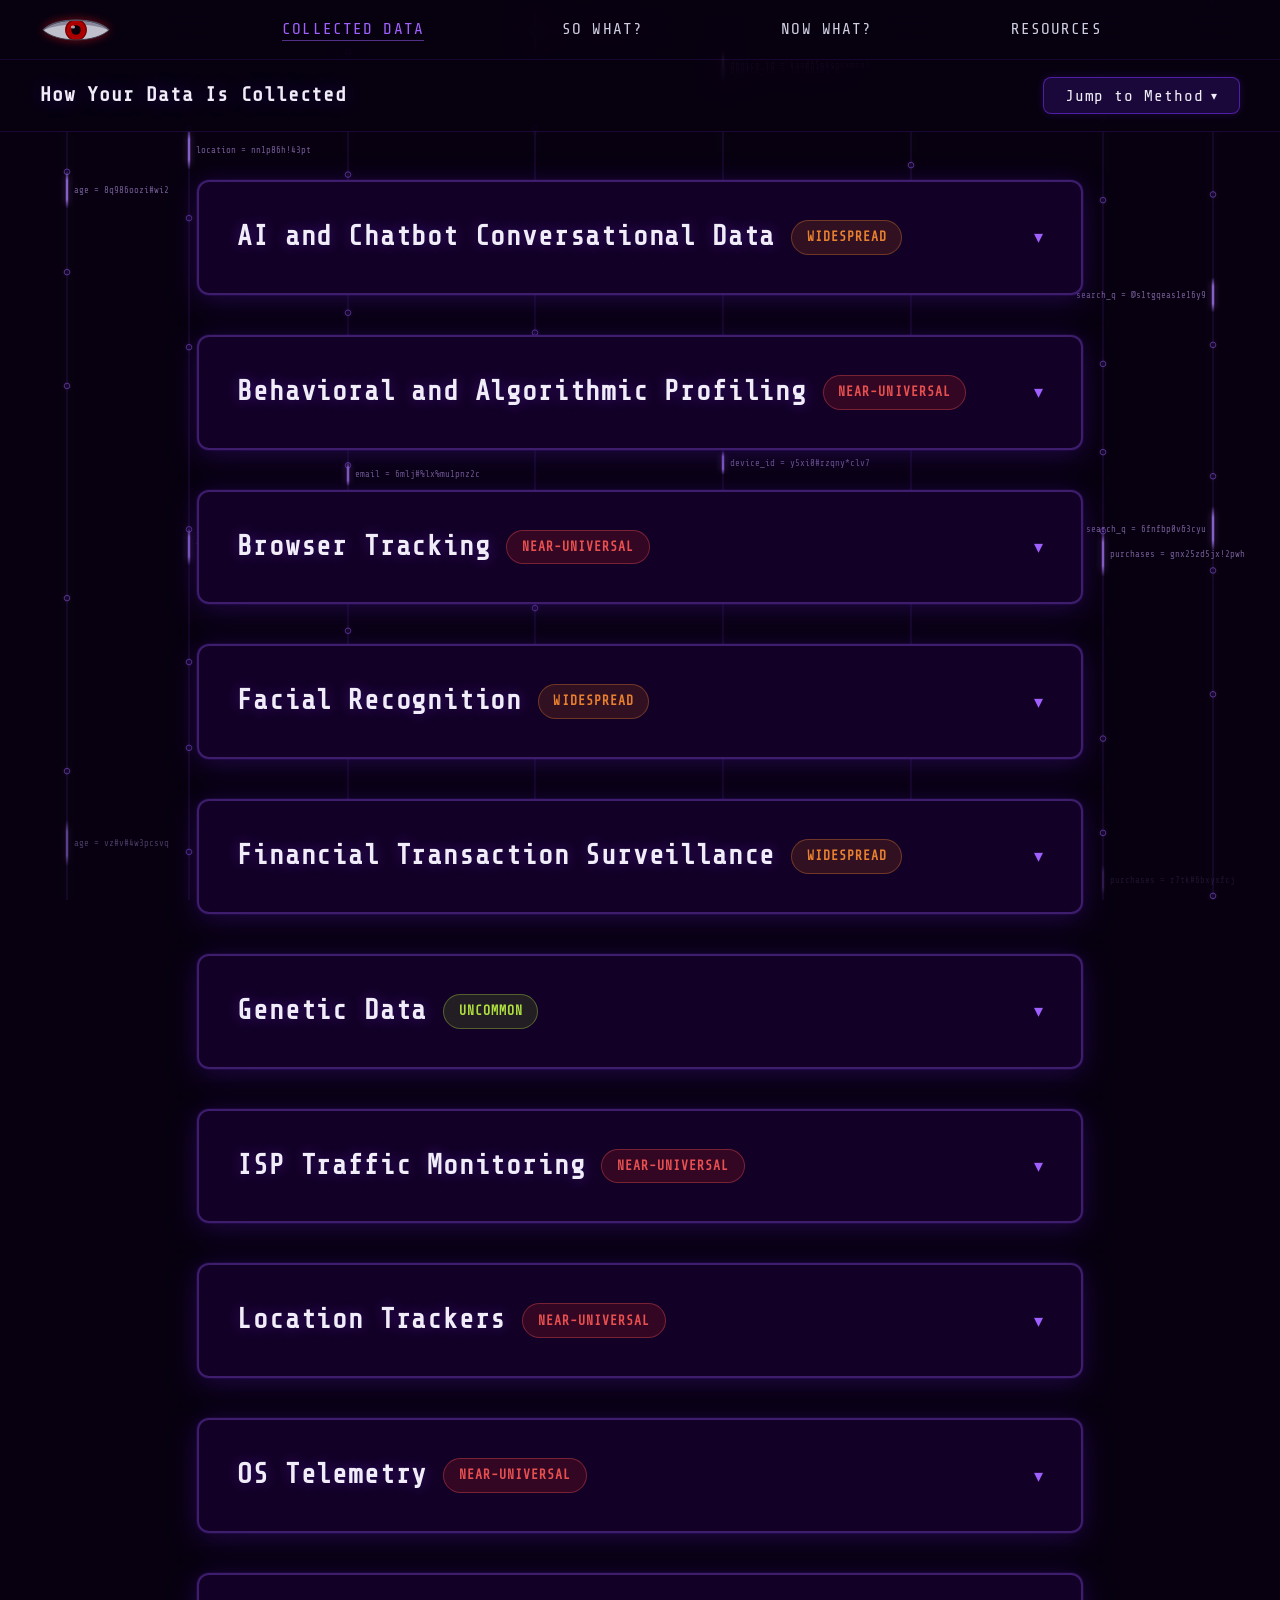
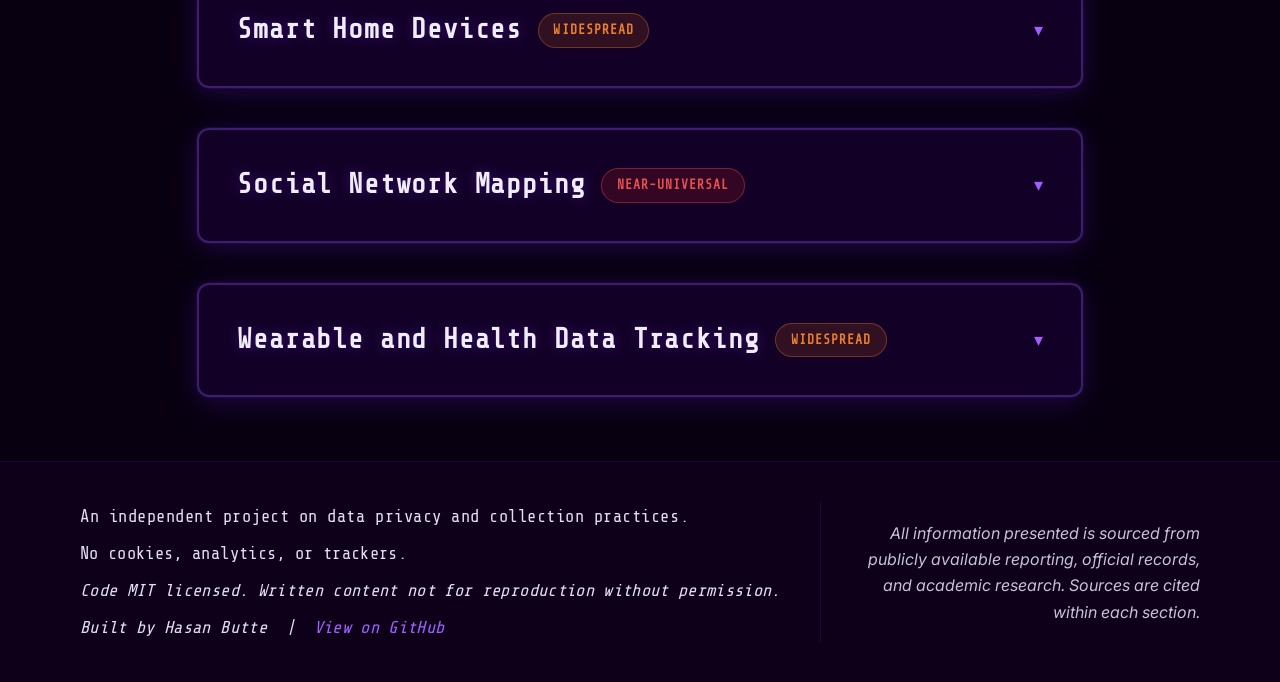
==== pages/collected.html @ a3e05540 "Added Collected Data page and more nodes on the So What? page" ====
<!DOCTYPE html>
<html lang="en">
    <head>
        <meta charset="UTF-8" />
        <meta name="viewport" content="width=device-width, initial-scale=1.0" />
        <title>Collected Data — URData</title>
        <link rel="preconnect" href="https://fonts.googleapis.com" />
        <link rel="preconnect" href="https://fonts.gstatic.com" crossorigin />
        <link href="https://fonts.googleapis.com/css2?family=Share+Tech+Mono&family=Inter:ital,wght@0,300;0,400;0,600;1,300&display=swap" rel="stylesheet" />
        <link rel="stylesheet" href="../assets/css/collected-style.css" />
    </head>
    <body>

        <!-- Animated Wire Background -->
        <canvas id="wire-canvas"></canvas>

        <!-- ================================================
             NAVBAR
             ================================================ -->
        <nav id="navbar">
            <a href="../index.html" id="nav-eye-link" class="nav-eye-link" aria-label="Back to home">
                <svg id="nav-eye-svg" class="eye-svg" viewBox="0 0 120 60" xmlns="http://www.w3.org/2000/svg">
                    <defs>
                        <clipPath id="nav-eye-clip">
                            <path d="M 5,30 C 27,8 93,8 115,30 C 93,52 27,52 5,30 Z" />
                        </clipPath>
                    </defs>
                    <path class="eye-sclera"    d="M 5,30 C 27,8  93,8  115,30 C 93,52 27,52 5,30 Z" />
                    <path class="eye-lid-shade" d="M 5,30 C 27,8  93,8  115,30 C 80,18 40,18 5,30 Z" />
                    <g clip-path="url(#nav-eye-clip)">
                        <circle class="eye-iris"      cx="60" cy="30" r="17" />
                        <circle class="eye-iris-ring" cx="60" cy="30" r="17" />
                        <circle class="eye-iris-mid"  cx="60" cy="30" r="11" />
                        <circle id="nav-pupil"        class="eye-pupil" cx="60" cy="30" r="8" />
                        <ellipse id="nav-highlight"   class="eye-gleam" cx="55" cy="25" rx="3.5" ry="2.5" />
                    </g>
                    <path class="eye-outline"   d="M 5,30 C 27,8  93,8  115,30 C 93,52 27,52 5,30 Z" />
                    <path class="eye-lid-line"  d="M 5,30 C 27,8  93,8  115,30" />
                </svg>
            </a>
            <ul class="nav-links">
                <li data-tooltip="What they know about you might surprise you."><a href="collected.html" class="nav-current">Collected Data</a></li>
                <li data-tooltip="Surveillance doesn't stay digital for long."><a href="so-what.html">So What?</a></li>
                <li data-tooltip="The gap between knowing and doing something about it."><a href="now-what.html">Now What?</a></li>
                <li data-tooltip="Don't take our word for it." class="nav-tip-right"><a href="resources.html">Resources</a></li>
            </ul>
        </nav>

        <!-- ================================================
             FIXED HEADER
             ================================================ -->
        <header id="collected-header">
            <a href="#" class="header-title-link"><h1 class="header-title">How Your Data Is Collected</h1></a>
            <div class="header-right">
                <div class="dropdown-wrap">
                    <button class="dropdown-toggle" id="dropdown-toggle" aria-haspopup="listbox" aria-expanded="false">
                        Jump to Method <span class="dropdown-arrow">▾</span>
                    </button>
                    <ul class="dropdown-menu" id="dropdown-menu" role="listbox">
                        <li><a href="#card-12">AI &amp; Chatbot Data</a></li>
                        <li><a href="#card-4">Algorithms</a></li>
                        <li><a href="#card-7">Web Browsers</a></li>
                        <li><a href="#card-6">Facial Recognition</a></li>
                        <li><a href="#card-5">Financial Transactions</a></li>
                        <li><a href="#card-11">Genetic Data</a></li>
                        <li><a href="#card-9">Internet Providers</a></li>
                        <li><a href="#card-1">Location Trackers</a></li>
                        <li><a href="#card-8">Operating Systems</a></li>
                        <li><a href="#card-2">Smart Devices</a></li>
                        <li><a href="#card-3">Social Networks</a></li>
                        <li><a href="#card-10">Wearable &amp; Health Data</a></li>
                    </ul>
                </div>
            </div>
        </header>

        <!-- ================================================
             MAIN CONTENT
             ================================================ -->
        <main id="collected-main">
            <div class="cards-container">

                <!-- ── CARD 1 ── -->
                <article class="method-card" id="card-12">
                    <button class="card-header-line" type="button" aria-expanded="false">
                        <h2 class="method-name">AI and Chatbot Conversational Data</h2>
                        <span class="commonality-pill widespread">Widespread</span>
                        <span class="card-arrow">▾</span>
                    </button>
                    <div class="card-body">
                        <div class="card-body-inner">
                        <section class="card-section">
                            <h3 class="section-label">Description</h3>
                        <p>AI chatbots are used for tasks ranging from homework help to medical questions to emotional support, and the format invites unusual candor. People type things into a chat window that they might hesitate to say to another person: symptoms they're worried about, relationship problems, unreleased business ideas, or workplace details they're trying to sort through.</p>
                        <p>On many consumer platforms, these conversations are <strong>collected by default and used as training data</strong>, meaning the text is reviewed and fed back into the system to adjust how it responds to future users. This process is separate from ordinary account deletion: conversations flagged for training or safety review can be <strong>retained on backend systems for a defined period even after a user deletes their chat history</strong>. The setting to turn off training is <em>rarely surfaced during account creation</em>, so most users never see it, and it applies regardless of the conversation's content, including work-related material like source code or meeting notes typed into a personal account to get a faster answer.</p>
                        </section>
                        <section class="card-section">
                            <h3 class="section-label">Real-World Example</h3>
                        <p>This is the mechanism described above in practice. OpenAI's own help documentation states that <strong>Free, Plus, and Pro personal accounts have data sharing enabled by default</strong>, and disabling it only affects new conversations going forward. There is also a documented exception: even after a user opts out, submitting feedback on a response can reverse that choice for that specific exchange, since, per OpenAI's own help documentation, "the entire conversation associated with that feedback may be used to train our models" (OpenAI Help Center, 2026).</p>
                        <p>The consequences of this default aren't hypothetical. In 2023, <strong>Samsung banned employees company-wide from using generative AI tools</strong> after engineers uploaded proprietary source code and internal meeting notes into ChatGPT through consumer accounts with training enabled by default. Samsung's internal memo, reported by Bloomberg, cited "growing concerns about security risks presented by generative AI." Once submitted, <strong>the data could not be retrieved or deleted</strong>, showing how a single default setting, left unchanged, turned a routine debugging question into a permanent exposure of internal source code.</p>
                        </section>
                        <section class="card-section">
                            <h3 class="section-label">Sources</h3>
                        <ul class="sources-list">
                            <li><a href="https://help.openai.com/en/articles/8983130-what-if-i-want-to-keep-my-history-on-but-disable-model-training" class="source-link" target="_blank" rel="noopener">OpenAI Help Center — "What if I want to keep my history on but disable model training?"</a></li>
                            <li><a href="https://help.openai.com/en/articles/5722486-how-your-data-is-used-to-improve-model-performance" class="source-link" target="_blank" rel="noopener">OpenAI Help Center — "How your data is used to improve model performance"</a></li>
                            <li><a href="https://www.bloomberg.com/news/articles/2023-05-02/samsung-bans-chatgpt-and-other-generative-ai-use-by-staff-after-leak" class="source-link" target="_blank" rel="noopener">Bloomberg News — "Samsung Bans ChatGPT and Other Generative AI Use by Staff After Leak"</a> (paywalled; corroborating coverage from Forbes, CNBC, and NBC News, all published May 2, 2023)</li>
                        </ul>
                        </section>
                        <section class="card-section">
                            <h3 class="section-label">TL;DR</h3>
                        <p>AI chatbots collect the content of conversations by default on most consumer accounts, and that data can be used to train future versions of the model. Disabling this is possible but not automatic, and even opting out can be reversed by something as small as a feedback click. OpenAI's own documentation confirms both defaults, and a well-documented 2023 incident, where Samsung banned ChatGPT after employees uploaded proprietary code, shows the real-world stakes. Treat anything typed into a chatbot as potentially retained.</p>
                        </section>
                        </div>
                    </div>
                </article>

                <!-- ── CARD 2 ── -->
                <article class="method-card" id="card-4">
                    <button class="card-header-line" type="button" aria-expanded="false">
                        <h2 class="method-name">Behavioral and Algorithmic Profiling</h2>
                        <span class="commonality-pill near-universal">Near-Universal</span>
                        <span class="card-arrow">▾</span>
                    </button>
                    <div class="card-body">
                        <div class="card-body-inner">
                        <section class="card-section">
                            <h3 class="section-label">Description</h3>
                        <p>Nearly every interaction with a digital platform generates a signal that gets logged: what you click, what you skip, how long you pause on a piece of content, what you add to a cart without buying, even how fast you scroll. This process is called <em>behavioral profiling</em>, the practice of using someone's actions on a platform, rather than anything they explicitly typed or stated, to build a model of their interests and tendencies. That model then powers the recommendation algorithm deciding what content, product, or ad appears next.</p>
                        <p>The goal of most of these algorithms is to <strong>maximize engagement</strong>, the amount of time and attention a person spends on the platform. To do that, a system has to identify what reliably provokes a reaction, whether that's curiosity, outrage, or anxiety, since <strong>a strong emotional response predicts continued engagement more reliably than a neutral one does</strong>. The same technique operates across streaming, e-commerce, search, and news platforms alike: <em>behavior in, prediction out</em>.</p>
                        </section>
                        <section class="card-section">
                            <h3 class="section-label">Real-World Example</h3>
                        <p>The Cambridge Analytica case shows this kind of profiling extracted at scale and repurposed for a different use. In 2013, researcher Aleksandr Kogan built a Facebook quiz app, formally called the GSRApp, that collected personality-related responses from roughly 250,000 to 270,000 people who took it. Facebook's data permissions at the time also let the app collect information from those users' friends without their direct knowledge, <strong>reaching an estimated 87 million profiles</strong>. The FTC later brought a complaint describing the operation as built to "harvest personal information from Facebook users for political and commercial targeted advertising purposes" (FTC v. Kogan and Nix, 2019).</p>
                        <p>This data was passed to Cambridge Analytica, a political consulting firm funded by Republican donor Robert Mercer, which said it classified people using a five-trait personality model and matched those scores against U.S. voter records to guide political advertising during the 2016 Cruz and Trump campaigns. <em>Whether this specific targeting method actually worked is disputed, including by Kogan himself</em>, but its regulatory consequences are not: the FTC separately found that Facebook "repeatedly used deceptive disclosures and settings to undermine users' privacy preferences," and <strong>fined the company $5 billion</strong>, while the SEC fined Facebook a further <strong>$100 million</strong> for misleading investors about the risk. Cambridge Analytica shut down within months.</p>
                        </section>
                        <section class="card-section">
                            <h3 class="section-label">Sources</h3>
                        <ul class="sources-list">
                            <li><a href="https://www.ftc.gov/system/files/documents/cases/182_3106_kogan-nix_complaint.pdf" class="source-link" target="_blank" rel="noopener">Federal Trade Commission — Complaint, In the Matter of Aleksandr Kogan and Alexander Nix</a></li>
                            <li><a href="https://www.ftc.gov/news-events/news/press-releases/2019/07/ftc-imposes-5-billion-penalty-sweeping-new-privacy-restrictions-facebook" class="source-link" target="_blank" rel="noopener">Federal Trade Commission — "FTC Imposes $5 Billion Penalty and Sweeping New Privacy Restrictions on Facebook"</a></li>
                            <li><a href="https://www.sec.gov/newsroom/press-releases/2019-140" class="source-link" target="_blank" rel="noopener">U.S. Securities and Exchange Commission — "Facebook to Pay $100 Million for Misleading Investors About the Risks It Faced From Misuse of User Data"</a></li>
                        </ul>
                        </section>
                        <section class="card-section">
                            <h3 class="section-label">TL;DR</h3>
                        <p>Platforms convert everyday actions, clicks, pauses, scroll speed, into a behavioral profile used to predict what keeps someone engaged, often by targeting emotional reactions rather than genuine interest. The Cambridge Analytica case showed this kind of data extracted at scale and repurposed for political targeting, a pattern regulators found involved deceptive practices on multiple sides. Limit exposure by periodically resetting ad and content preferences.</p>
                        </section>
                        </div>
                    </div>
                </article>

                <!-- ── CARD 3 ── -->
                <article class="method-card" id="card-7">
                    <button class="card-header-line" type="button" aria-expanded="false">
                        <h2 class="method-name">Browser Tracking</h2>
                        <span class="commonality-pill near-universal">Near-Universal</span>
                        <span class="card-arrow">▾</span>
                    </button>
                    <div class="card-body">
                        <div class="card-body-inner">
                        <section class="card-section">
                            <h3 class="section-label">Description</h3>
                        <p>When you visit a website, your browser shares information with it in two ways. The first is cookies: small files that a site, or an advertising network operating through it, stores on your device. Cookies let a site recognize you when you come back, and they've been the backbone of cross-site ad tracking for two decades. The second way is less visible. Every time your browser loads a page, it automatically discloses details about itself: your screen resolution, installed fonts, browser version, and timezone, among others. No single detail is unique. But combined, these details form what's called a <em>fingerprint</em>, <strong>specific enough to identify one browser out of billions</strong>.</p>
                        <p>In-app browsers create a related exposure. When you tap a link inside a social media app, the app often doesn't hand the link off to your default browser. Instead, it opens the page in its own built-in browser, one the app controls directly. That built-in browser can run its own code on the page, which means it can, in principle, <strong>observe your taps, text selections, and form inputs</strong>, even on a site the app has nothing to do with. Both fingerprinting and in-app tracking <strong>work regardless of your usual privacy habits</strong>: fingerprinting stores nothing on your device, so there's nothing to clear, and in-app browsing happens by default, with no visible setting to turn it off.</p>
                        </section>
                        <section class="card-section">
                            <h3 class="section-label">Real-World Example</h3>
                        <p>The scale of browser fingerprinting was first demonstrated by the Electronic Frontier Foundation's <em>Panopticlick</em> project. In 2010, EFF collected configuration data from roughly 470,000 browsers that visited its research site and found the overwhelming majority could be uniquely identified using only the technical details browsers routinely share, no cookies required. EFF reported that <strong>84% of the browsers tested had a completely unique fingerprint</strong>, rising to 94% among browsers with Flash or Java installed, and that "only 1% had fingerprints that were seen more than twice" (EFF, 2010). The project was rebranded and relaunched in 2020 as <em>Cover Your Tracks</em>, adding newer techniques like canvas and WebGL fingerprinting to its testing, and the underlying finding has held: <strong>a browser's ordinary configuration is usually enough to track it across the web on its own</strong>.</p>
                        <p>In-app browser tracking was documented independently in 2022, when researcher Felix Krause found that Instagram and Facebook's iOS apps <strong>injected custom JavaScript code into every external website opened inside their built-in browsers</strong>. Krause's tool detected up to 18 added lines of code per page, which he wrote could "monitor all user interactions, like every button and link tapped" on sites the apps themselves didn't operate (Krause, 2022). Meta responded that the code exists to honor users' Apple App Tracking Transparency choices and is used only to aggregate data for advertising and measurement, not to log keystrokes; <em>it did not dispute that the injection itself was occurring</em>.</p>
                        </section>
                        <section class="card-section">
                            <h3 class="section-label">Sources</h3>
                        <ul class="sources-list">
                            <li><a href="https://coveryourtracks.eff.org/static/browser-uniqueness.pdf" class="source-link" target="_blank" rel="noopener">Eckersley, P. — "How Unique Is Your Web Browser?"</a></li>
                            <li><a href="https://www.eff.org/deeplinks/2010/05/every-browser-unique-results-fom-panopticlick" class="source-link" target="_blank" rel="noopener">Electronic Frontier Foundation — "Is Every Browser Unique? Results from the Panopticlick Experiment"</a></li>
                            <li><a href="https://krausefx.com/blog/ios-privacy-instagram-and-facebook-can-track-anything-you-do-on-any-website-in-their-in-app-browser" class="source-link" target="_blank" rel="noopener">Felix Krause — "iOS Privacy: Instagram and Facebook can track anything you do on any website in their in-app browser"</a></li>
                        </ul>
                        </section>
                        <section class="card-section">
                            <h3 class="section-label">TL;DR</h3>
                        <p>Websites track you through cookies, browser fingerprinting, and in-app browser code injection, methods that mostly work without storing anything on your device. EFF's research found the vast majority of browsers are uniquely identifiable from configuration alone, and a 2022 investigation found Instagram and Facebook injecting tracking code into external sites through their in-app browsers. Switching to a privacy-focused browser and opening links in your default browser instead of an app's built-in one are the most effective defenses.</p>
                        </section>
                        </div>
                    </div>
                </article>

                <!-- ── CARD 4 ── -->
                <article class="method-card" id="card-6">
                    <button class="card-header-line" type="button" aria-expanded="false">
                        <h2 class="method-name">Facial Recognition</h2>
                        <span class="commonality-pill widespread">Widespread</span>
                        <span class="card-arrow">▾</span>
                    </button>
                    <div class="card-body">
                        <div class="card-body-inner">
                        <section class="card-section">
                            <h3 class="section-label">Description</h3>
                        <p>Facial recognition works by analyzing the geometry of a face: the distance between the eyes, the shape of the jawline, the contours of the cheekbones. A system captures an image, measures those features, and converts them into a mathematical template called a <em>faceprint</em>, which gets compared against a database of other faces to look for a match. This is deployed more widely than most people realize: retail stores use it to flag suspected shoplifters, airports use it to verify identities, and law enforcement uses it to identify suspects from surveillance footage.</p>
                        <p>Some of these databases are built by scraping billions of photos already posted publicly online, without the knowledge or consent of the people pictured in them, meaning a face from an old social media post or a friend's photo can end up indexed without anyone involved having agreed to it. This makes facial recognition data fundamentally different from most other personal information: a password can be reset and a credit card can be cancelled, but <strong>a faceprint is a permanent identifier tied to your biology</strong>, and once it's created and stored, <strong>a breach or misuse of it can't be undone</strong>.</p>
                        </section>
                        <section class="card-section">
                            <h3 class="section-label">Real-World Example</h3>
                        <p>Two cases show what happens when facial recognition goes wrong in different settings. From 2012 to 2020, Rite Aid deployed facial recognition in hundreds of stores to flag customers it believed were likely shoplifters, comparing live camera footage against a "persons of interest" watchlist built from security footage, driver's licenses, and criminal background data. The system generated <strong>thousands of false positive matches</strong>, and employees acting on those alerts followed, searched, and in some cases publicly accused customers who had done nothing wrong. The FTC found the errors <strong>fell disproportionately on stores in predominantly Black and Asian communities</strong>, called Rite Aid's practice "reckless," and in December 2023 <strong>banned the company from using facial recognition for five years</strong>, ordering it to delete the images, data, and algorithms it had built (FTC, 2023).</p>
                        <p>The second case involves Clearview AI, which built one of the largest known facial recognition databases by <strong>scraping over 30 billion photos</strong> from social media and other public web pages without consent, then sold access to it primarily to law enforcement agencies. Regulators in France, Italy, Greece, and the Netherlands each found Clearview in violation of European privacy law and fined the company, together <strong>totaling roughly €100 million</strong>; Australia's privacy regulator separately found violations and ordered data deleted without imposing a fine, and a UK fine was later overturned on jurisdictional grounds. In the U.S., a 2025 class-action settlement resolved claims that the company violated Illinois' biometric privacy law, granting the class <em>a 23% equity stake in Clearview</em> valued at roughly $51.75 million rather than a cash payout, since the company lacked the funds to pay one directly. Clearview continues to operate.</p>
                        </section>
                        <section class="card-section">
                            <h3 class="section-label">Sources</h3>
                        <ul class="sources-list">
                            <li><a href="https://www.ftc.gov/news-events/news/press-releases/2023/12/rite-aid-banned-using-ai-facial-recognition-after-ftc-says-retailer-deployed-technology-without" class="source-link" target="_blank" rel="noopener">Federal Trade Commission — "Rite Aid Banned from Using AI Facial Recognition After FTC Says Retailer Deployed Technology without Reasonable Safeguards"</a></li>
                            <li><a href="https://www.cnn.com/2023/12/20/tech/rite-aid-ai-ftc-settlement" class="source-link" target="_blank" rel="noopener">CNN Business — "Rite Aid's 'reckless' use of facial recognition got it banned"</a></li>
                            <li><a href="https://techcrunch.com/2024/09/03/clearview-ai-hit-with-its-largest-gdpr-fine-yet-as-dutch-regulator-considers-holding-execs-personally-liable/" class="source-link" target="_blank" rel="noopener">TechCrunch — "Clearview AI hit with its largest GDPR fine yet as Dutch regulator considers holding execs personally liable"</a></li>
                            <li><a href="https://www.regulatoryoversight.com/2025/04/51-75m-settlement-in-clearview-ai-biometric-privacy-litigation-illustrates-creative-resolution-for-startups-facing-parallel-litigation-and-enforcement-action/" class="source-link" target="_blank" rel="noopener">Regulatory Oversight (Troutman Pepper Locke) — "$51.75M Settlement in Clearview AI Biometric Privacy Litigation Illustrates Creative Resolution for Startups Facing Parallel Litigation and Enforcement Action"</a></li>
                        </ul>
                        </section>
                        <section class="card-section">
                            <h3 class="section-label">TL;DR</h3>
                        <p>Facial recognition identifies you by converting your facial features into a mathematical faceprint, then matching it against a database, and it's used in retail, airports, and law enforcement. Rite Aid used it for years with thousands of false positives that disproportionately hit Black and Asian customers, leading to a five-year FTC ban, while Clearview AI built a facial database by scraping over 30 billion photos and was fined across Europe and sued in the U.S. Unlike a password, your face can't be reset if that data is misused.</p>
                        </section>
                        </div>
                    </div>
                </article>

                <!-- ── CARD 5 ── -->
                <article class="method-card" id="card-5">
                    <button class="card-header-line" type="button" aria-expanded="false">
                        <h2 class="method-name">Financial Transaction Surveillance</h2>
                        <span class="commonality-pill widespread">Widespread</span>
                        <span class="card-arrow">▾</span>
                    </button>
                    <div class="card-body">
                        <div class="card-body-inner">
                        <section class="card-section">
                            <h3 class="section-label">Description</h3>
                        <p>Every card swipe, app payment, or online purchase creates a record, and that record includes more than the amount spent: where you were, what time, what you bought, and how often you return to that location. Over months and years, this builds <strong>an extraordinarily detailed picture of a person's life</strong>, income level, health habits, political donations, daily routine, and personal relationships. The companies that process payments, banks, card networks, and payment apps, have access to all of it, and some have <strong>sold aggregated purchase data to advertisers, analytics firms, and insurers</strong> assessing risk.</p>
                        <p>Peer-to-peer payment apps add a further layer, since some collect not just transaction data but a user's social connections, and a few have historically made <strong>transactions visible by default</strong>, meaning who paid whom, when, and the note attached to the payment could be seen by anyone. Budgeting apps that request bank login credentials get read access to a person's <em>complete transaction history</em>, often routing that data through third-party services. Credit bureaus separately compile profiles from credit applications, payment history, and public records, and in some cases sell that data as well.</p>
                        </section>
                        <section class="card-section">
                            <h3 class="section-label">Real-World Example</h3>
                        <p>In September 2017, Equifax, one of the three major U.S. credit reporting agencies, disclosed a data breach that <strong>exposed the personal information of approximately 147 million people</strong>, about 40% of the U.S. population, including names, Social Security numbers, birth dates, addresses, and in some cases driver's license and credit card numbers. The breach traced back to a known vulnerability in Equifax's web application software; <strong>a patch had been publicly available for months, but the company never applied it</strong>, and attackers moved through its network for 76 days before the intrusion was discovered. Equifax settled with the FTC, the CFPB, and U.S. states for <strong>up to $700 million</strong>, including a $425 million consumer fund and a $100 million civil penalty (FTC, 2019).</p>
                        <p>On the payment app side, in 2018 Berlin-based researcher Hang Do Thi Duc analyzed all <strong>207,984,218 public Venmo transactions</strong> from 2017, made accessible because <em>Venmo's default setting was public</em>. She was able to view names, transaction dates, and payment notes for millions of users who had never changed that setting, revealing details like rent payments, roommate arrangements, and one user's apparent drug sales. The FTC separately found that Venmo had misled consumers about how much control they had over the privacy of their transactions, and required the company to change its practices as part of a 2018 settlement (FTC, 2018).</p>
                        </section>
                        <section class="card-section">
                            <h3 class="section-label">Sources</h3>
                        <ul class="sources-list">
                            <li><a href="https://www.ftc.gov/enforcement/refunds/equifax-data-breach-settlement" class="source-link" target="_blank" rel="noopener">Federal Trade Commission — "Equifax Data Breach Settlement"</a></li>
                            <li><a href="https://www.ftc.gov/news-events/news/press-releases/2019/07/equifax-pay-575-million-part-settlement-ftc-cfpb-states-related-2017-data-breach" class="source-link" target="_blank" rel="noopener">Federal Trade Commission — "Equifax to Pay $575 Million as Part of Settlement with FTC, CFPB, and States Related to 2017 Data Breach"</a></li>
                            <li><a href="https://www.ftc.gov/news-events/news/press-releases/2018/02/paypal-settles-ftc-charges-venmo-failed-disclose-information-consumers-about-ability-transfer-funds" class="source-link" target="_blank" rel="noopener">Federal Trade Commission — "PayPal Settles FTC Charges that Venmo Failed to Disclose Information to Consumers About the Ability to Transfer Funds and Privacy Settings; Violated Gramm-Leach-Bliley Act"</a></li>
                            <li><a href="https://publicbydefault.fyi/" class="source-link" target="_blank" rel="noopener">Do Thi Duc, H. — "Public By Default"</a></li>
                        </ul>
                        </section>
                        <section class="card-section">
                            <h3 class="section-label">TL;DR</h3>
                        <p>Every swipe, transfer, or online payment creates a detailed record of where you go, what you buy, and who you're connected to, one that payment processors, banks, and credit bureaus can access and, in some cases, sell. Equifax's 2017 breach exposed 147 million people's data after the company left a known vulnerability unpatched for months, and a researcher's 2018 analysis of Venmo's public-by-default transactions showed how easily that same kind of data can be exposed to anyone. Limit exposure by being deliberate about which financial tools get access to your accounts.</p>
                        </section>
                        </div>
                    </div>
                </article>

                <!-- ── CARD 6 ── -->
                <article class="method-card" id="card-11">
                    <button class="card-header-line" type="button" aria-expanded="false">
                        <h2 class="method-name">Genetic Data</h2>
                        <span class="commonality-pill uncommon">Uncommon</span>
                        <span class="card-arrow">▾</span>
                    </button>
                    <div class="card-body">
                        <div class="card-body-inner">
                        <section class="card-section">
                            <h3 class="section-label">Description</h3>
                        <p>Direct-to-consumer genetic testing works by having a person spit into a tube and mail it to a company, which analyzes the sample and returns a report on ancestry, ethnic background, and predisposition to certain health conditions. What often goes unconsidered is what happens to the data afterward. A company handling this kind of test holds two things: the physical saliva sample and the digital genetic profile derived from it, both of which are <strong>stored indefinitely</strong> by the company and, depending on the terms of service, can be <strong>shared with research partners, pharmaceutical companies, or, in some cases, law enforcement</strong>.</p>
                        <p><strong>DNA is the most permanent form of personal information that exists</strong>; a password or an address can be changed, a genetic code cannot. It also isn't only information about the person who submitted it. Because relatives share overlapping DNA, one person's sample can reveal inherited health risks, family relationships, and ethnic background for parents, siblings, children, and more distant relatives who never submitted anything themselves. Research on genetic databases has found that even a database covering a small fraction of a population can return a third-cousin-level match for most people of a given ancestry, and law enforcement has used this same technique, known as <em>forensic genealogy</em>, to match crime-scene DNA against <strong>the relatives of a suspect who never took a test at all</strong>.</p>
                        </section>
                        <section class="card-section">
                            <h3 class="section-label">Real-World Example</h3>
                        <p>In March 2025, 23andMe filed for Chapter 11 bankruptcy. The company had been valued at roughly $6 billion when it went public in 2021, but its stock had fallen more than 95% by the time it filed. The bankruptcy <strong>put the genetic data of over 15 million customers up for sale as a company asset</strong>, prompting a bipartisan coalition of 28 state attorneys general to sue in an attempt to block any sale made without individual consumer consent, arguing that DNA is fundamentally different from ordinary business property. California's Attorney General separately issued a public advisory urging consumers to delete their data and request destruction of their saliva samples.</p>
                        <p>The bankruptcy followed a 2023 data breach in which hackers accessed the profiles of approximately 6.9 million users through a technique called <em>credential stuffing</em>, then exploited a feature that shares data among genetic relatives to reach millions more accounts than the ones initially compromised. Multiple lawsuits allege that 23andMe <strong>knew, but did not initially disclose, that some of the stolen data had been compiled into lists specifically targeting people of Ashkenazi Jewish and Chinese heritage</strong> and sold on the dark web. Biotech company Regeneron Pharmaceuticals initially placed the winning bid for 23andMe's assets at $256 million, but TTAM Research Institute, a nonprofit founded by 23andMe co-founder Anne Wojcicki, ultimately won the sale for $305 million. Because 23andMe's privacy policy allows itself to be changed at any time, a new owner can modify it, and <strong>neither HIPAA nor the Genetic Information Nondiscrimination Act covers</strong> a direct-to-consumer testing company or life, disability, and long-term care insurers.</p>
                        </section>
                        <section class="card-section">
                            <h3 class="section-label">Sources</h3>
                        <ul class="sources-list">
                            <li><a href="https://www.npr.org/2025/03/24/nx-s1-5338622/23andme-bankruptcy-genetic-data-privacy" class="source-link" target="_blank" rel="noopener">NPR — "23andMe is filing for bankruptcy. Here's what it means for your genetic data"</a></li>
                            <li><a href="https://www.npr.org/2025/06/30/nx-s1-5451398/23andme-sale-approved-dna-data" class="source-link" target="_blank" rel="noopener">NPR — "Judge OKs sale of 23andMe — and its trove of DNA data — to a nonprofit"</a></li>
                            <li><a href="https://www.engadget.com/lawsuit-says-23andme-hackers-targeted-users-with-chinese-and-ashkenazi-jewish-heritage-132423486.html" class="source-link" target="_blank" rel="noopener">Engadget — "Lawsuit says 23andMe hackers targeted users with Chinese and Ashkenazi Jewish heritage"</a></li>
                            <li><a href="https://doi.org/10.1126/science.aau4832" class="source-link" target="_blank" rel="noopener">Erlich, Shor, Pe'er, &amp; Carmi — "Identity inference of genomic data using long-range familial searches" (<em>Science</em>, 2018)</a></li>
                        </ul>
                        </section>
                        <section class="card-section">
                            <h3 class="section-label">TL;DR</h3>
                        <p>Genetic testing companies hold both your physical saliva sample and your digital DNA profile, and because relatives share DNA, one person's test exposes information about parents, siblings, and children who never took a test themselves. 23andMe's 2025 bankruptcy put 15 million people's genetic data up for sale, following a 2023 breach that exposed 6.9 million profiles and specifically targeted people of Ashkenazi Jewish and Chinese heritage. Unlike a password, DNA can't be changed, and existing law doesn't fully cover it, HIPAA doesn't apply to these companies, and genetic-discrimination protections stop short of life and disability insurance.</p>
                        </section>
                        </div>
                    </div>
                </article>

                <!-- ── CARD 7 ── -->
                <article class="method-card" id="card-9">
                    <button class="card-header-line" type="button" aria-expanded="false">
                        <h2 class="method-name">ISP Traffic Monitoring</h2>
                        <span class="commonality-pill near-universal">Near-Universal</span>
                        <span class="card-arrow">▾</span>
                    </button>
                    <div class="card-body">
                        <div class="card-body-inner">
                        <section class="card-section">
                            <h3 class="section-label">Description</h3>
                        <p>Your Internet Service Provider, or ISP, sits at a unique point in your digital life: <strong>every piece of data you send or receive online passes through its infrastructure</strong>. That means your ISP can see which websites you visit, when, for how long, and how much data you transfer. Encryption through HTTPS protects the content of what you do on a site, but it <em>doesn't hide which domain you connected to</em>, so an ISP still knows if you visited a medical site, a political forum, or a dating app, even if it can't see the specific pages.</p>
                        <p>ISPs have historically made their money by selling access to the internet itself, but the data flowing through their networks has become a product of its own. In the United States, rules that would have required ISPs to get permission before selling browsing data were repealed in 2017, and since then, providers have been <strong>legally free to collect browsing history, app usage, and location data and sell it to marketers and other companies without consent</strong>. What makes this different from tracking by an individual website or app is scope: a website only sees activity on that site, but an ISP sees all traffic across every website, app, and device connected through it. <strong>No single platform has a broader view of a person's online activity than the network it runs through.</strong></p>
                        </section>
                        <section class="card-section">
                            <h3 class="section-label">Real-World Example</h3>
                        <p>In March 2017, Congress voted to repeal broadband privacy rules the FCC had adopted under the Obama administration. The rules, which had not yet gone into effect, would have required ISPs to get opt-in consent before collecting and selling sensitive data including browsing history, app usage, location, and financial and health information. <strong>The House passed the repeal 215 to 205 and the Senate 50 to 48</strong>, both largely along party lines, and President Trump signed it into law in April 2017.</p>
                        <p>The repeal did more than remove one set of rules. Because it was enacted through the Congressional Review Act, <strong>the FCC is now barred from issuing a substantially similar rule in the future</strong>, and a separate court ruling had already stripped the FTC of authority to regulate ISPs as common carriers. Neither agency currently has clear jurisdiction to write privacy rules for internet providers. Before the repeal, ISPs had already shown a willingness to monetize network access: the FCC <strong>fined Verizon $1.35 million</strong> in 2016 for inserting undeletable tracking headers, known as <em>supercookies</em>, into customer traffic without adequate disclosure, and AT&amp;T <strong>charged its GigaPower fiber customers roughly $29 more a month</strong> if they declined to let the company track their browsing for targeted ads, a program it ended in 2016 after regulatory scrutiny. Separately, AT&amp;T, Sprint, and T-Mobile all confirmed installing diagnostic software called <em>Carrier IQ</em> on phones, which was found capable of logging user activity without a clear way for customers to opt out.</p>
                        </section>
                        <section class="card-section">
                            <h3 class="section-label">Sources</h3>
                        <ul class="sources-list">
                            <li><a href="https://www.kelleydrye.com/viewpoints/blogs/ad-law-access/congress-repeals-fcc-2016-privacy-order-via-congressional-review-act" class="source-link" target="_blank" rel="noopener">Kelley Drye &amp; Warren LLP — "Congress Repeals FCC 2016 Privacy Order via Congressional Review Act"</a></li>
                            <li><a href="https://www.lexology.com/library/detail.aspx?g=49286701-4bfe-4117-ba00-a7fa369c6688" class="source-link" target="_blank" rel="noopener">Lexology — "Super settlement for 'Supercookie' privacy law violation which tracked +100 million cell users!"</a></li>
                            <li><a href="https://fortune.com/2016/09/30/att-internet-fees-privacy" class="source-link" target="_blank" rel="noopener">Fortune — "Here's Why AT&amp;T Internet Customers Won't Pay Extra for Privacy Anymore"</a></li>
                            <li><a href="https://techcrunch.com/2011/12/16/att-sprint-samsung-and-htc-weigh-in-on-their-use-of-carrier-iq" class="source-link" target="_blank" rel="noopener">TechCrunch — "AT&amp;T, Sprint, Samsung, And HTC Weigh In On Their Use Of Carrier IQ"</a></li>
                        </ul>
                        </section>
                        <section class="card-section">
                            <h3 class="section-label">TL;DR</h3>
                        <p>Your ISP sees every website you visit, even encrypted ones, since encryption hides content but not the domain you connect to. In 2017, Congress repealed rules that would have required ISPs to get consent before selling that data, and a legal quirk now leaves neither the FCC nor FTC with clear authority to regulate ISP privacy. Verizon was fined for undeletable tracking cookies, and AT&amp;T charged customers extra to opt out of tracking.</p>
                        </section>
                        </div>
                    </div>
                </article>

                <!-- ── CARD 8 ── -->
                <article class="method-card" id="card-1">
                    <button class="card-header-line" type="button" aria-expanded="false">
                        <h2 class="method-name">Location Trackers</h2>
                        <span class="commonality-pill near-universal">Near-Universal</span>
                        <span class="card-arrow">▾</span>
                    </button>
                    <div class="card-body">
                        <div class="card-body-inner">
                        <section class="card-section">
                            <h3 class="section-label">Description</h3>
                        <p>Every time you drive past a traffic light, a streetlight, or a parked trailer on the side of the road, there's a growing chance a camera is capturing an image of your vehicle. These systems are called <em>Automated License Plate Readers</em>, or ALPRs: high-speed cameras connected to computers that record a license plate along with the exact location, date, and time it was seen. Some systems also photograph the vehicle itself, and in certain cases, the driver and passengers inside.</p>
                        <p>That data doesn't disappear after capture. It's uploaded to a central database, often run by a private company, where it can be stored for months or years. Law enforcement agencies can search these databases for any plate, and <strong>in most states no warrant is required</strong>. Private companies collect plate data too, through cameras mounted on tow trucks, repossession vehicles, and contracted personal vehicles, and that data <strong>can be sold to insurers and private investigators</strong>. Modern vehicles add a second layer: many newer cars have built-in <em>telematics</em> systems that record driving speed, braking habits, distance traveled, and location, and some manufacturers share this data with insurance companies, often without the driver's awareness.</p>
                        </section>
                        <section class="card-section">
                            <h3 class="section-label">Real-World Example</h3>
                        <p>Flock Safety is one of the largest ALPR providers in the United States, operating in thousands of communities and reporting billions of vehicle scans processed monthly. In a year-end review, the Electronic Frontier Foundation reported that it had obtained records of <strong>more than 12 million searches logged by over 3,900 law enforcement agencies</strong> between December 2024 and October 2025. Among those records, EFF documented searches connected to political demonstrations, including the 50501, Hands Off, and No Kings protests, and identified <strong>more than 80 agencies that used language referencing Romani ethnicity</strong> in search justifications. EFF also reported a case in which a Texas sheriff's office searched the network for <strong>a woman it said had self-administered an abortion</strong>. In San Jose, California, EFF and the ACLU of Northern California filed a lawsuit stating that the city's police department database had been <strong>searched nearly 4 million times over one year</strong> by agencies across the state.</p>
                        <p>Separately, an audit by the Illinois Secretary of State found that <strong>U.S. Customs and Border Protection had accessed Illinois license plate data</strong> through Flock's system, which the state's office said violated Illinois privacy law; Flock subsequently paused similar federal access programs nationwide. In California, the Mountain View Police Department disclosed that a setting enabling out-of-state and statewide access to its camera data had been active without the department's knowledge or approval; the city's own statement described this as "a system failure on Flock Safety's part." Mountain View disabled its cameras and later voted to terminate its contract with the company. A class-action complaint filed in February 2026 alleges that out-of-state agencies searched the San Francisco Police Department's Flock database <strong>more than 1.6 million times</strong> over roughly seven months. In response to this and similar findings, <strong>dozens of cities and counties across the country have canceled or declined to renew ALPR contracts</strong>.</p>
                        </section>
                        <section class="card-section">
                            <h3 class="section-label">Sources</h3>
                        <ul class="sources-list">
                            <li><a href="https://www.eff.org/deeplinks/2025/12/effs-investigations-expose-flock-safetys-surveillance-abuses-2025-review" class="source-link" target="_blank" rel="noopener">Electronic Frontier Foundation — "EFF's Investigations Expose Flock Safety's Surveillance Abuses: 2025 in Review"</a></li>
                            <li><a href="https://www.eff.org/deeplinks/2025/11/license-plate-surveillance-logs-reveal-racist-policing-against-romani-people" class="source-link" target="_blank" rel="noopener">Electronic Frontier Foundation — "License Plate Surveillance Logs Reveal Racist Policing Against Romani People"</a></li>
                            <li><a href="https://www.mountainview.gov/Home/Components/News/News/1203/284" class="source-link" target="_blank" rel="noopener">City of Mountain View — City Statement</a></li>
                            <li><a href="https://www.brennancenter.org/our-work/research-reports/automatic-license-plate-readers-legal-status-and-policy-recommendations" class="source-link" target="_blank" rel="noopener">Brennan Center for Justice — "Automatic License Plate Readers: Legal Status and Policy Recommendations"</a></li>
                        </ul>
                        </section>
                        <section class="card-section">
                            <h3 class="section-label">TL;DR</h3>
                        <p>ALPR cameras automatically record vehicle plates, locations, and timestamps as you drive, and many newer cars separately track driving data through built-in telematics. Investigations in 2025 and 2026 found that one major ALPR network had been searched in connection with protests, ethnicity-based queries, and reproductive healthcare cases, and that some cities' data had been accessed by outside agencies without their knowledge. In response, a number of cities have canceled or declined to renew their contracts.</p>
                        </section>
                        </div>
                    </div>
                </article>

                <!-- ── CARD 9 ── -->
                <article class="method-card" id="card-8">
                    <button class="card-header-line" type="button" aria-expanded="false">
                        <h2 class="method-name">OS Telemetry</h2>
                        <span class="commonality-pill near-universal">Near-Universal</span>
                        <span class="card-arrow">▾</span>
                    </button>
                    <div class="card-body">
                        <div class="card-body-inner">
                        <section class="card-section">
                            <h3 class="section-label">Description</h3>
                        <p>An operating system is the software that runs a computer, and modern operating systems routinely send data about the device and how it's used back to the company that makes them, a practice called <em>telemetry</em>. This happens across most major desktop operating systems, though the amount collected and how much control a user has over it varies significantly between them.</p>
                        <p>This kind of telemetry is typically split into two tiers: a baseline of device and diagnostic data the manufacturer says is necessary to keep the system secure and working, and a broader, more detailed tier covering things like app usage, browsing activity, and performance metrics. The baseline tier <strong>usually can't be turned off entirely on consumer editions</strong> of an operating system; only business or education-focused editions typically give administrators a way to disable it. Even at the baseline level, data like when applications are launched, how long a device stays running, and network activity patterns <strong>can be specific enough, combined together, to function like an identifier</strong>, regardless of whether the manufacturer describes the data as anonymized.</p>
                        </section>
                        <section class="card-section">
                            <h3 class="section-label">Real-World Example</h3>
                        <p>Microsoft's implementation in Windows is the most extensively documented case of OS telemetry. Windows splits data collection into a "Required" tier, covering device configuration, hardware details, OS version, installed applications, and error reports, and an "Optional" tier that can include app usage statistics, browsing history in Microsoft's own browser, and typing and inking samples. Optional data is off by default on current versions, but <strong>Required data cannot be fully disabled on Windows Home or Pro</strong>; only Enterprise and Education editions let administrators turn it off entirely.</p>
                        <p>Regulators raised concerns early. In July 2016, France's data protection authority, CNIL, issued Microsoft a formal notice finding that Windows 10 <strong>collected data beyond what was needed to run the system, tracked browsing for advertising without consent</strong>, and had inadequate security protections; CNIL closed the case in 2017 after Microsoft reduced the data collected at its baseline tier and made other changes. Dutch authorities raised similar concerns around the same period, finding that Windows 10's telemetry disclosures did not give users a way to give informed consent. Microsoft later introduced a <em>Diagnostic Data Viewer</em> tool so users could review what was being sent, though <em>the tool only shows data available while it's actively running rather than a complete history</em>. Independent developers have also built third-party tools to give users more granular control than Microsoft's built-in settings allow, though using them can interfere with Windows services that rely on the telemetry pipeline to function.</p>
                        </section>
                        <section class="card-section">
                            <h3 class="section-label">Sources</h3>
                        <ul class="sources-list">
                            <li><a href="https://www.cnil.fr/en/windows-10-official-closure-formal-notice-procedure-served-microsoft-corporation" class="source-link" target="_blank" rel="noopener">CNIL — "Windows 10: Official Closure of the Formal Notice Procedure Served on Microsoft Corporation"</a></li>
                            <li><a href="https://www.techradar.com/news/users-warned-of-microsoft-data-harvesting" class="source-link" target="_blank" rel="noopener">TechRadar Pro — "Users warned of Microsoft data harvesting"</a></li>
                            <li><a href="https://support.microsoft.com/en-us/windows/diagnostics-feedback-and-privacy-in-windows-28808a2b-a31b-dd73-dcd3-4559a5199319" class="source-link" target="_blank" rel="noopener">Microsoft Support — "Diagnostics, feedback, and privacy in Windows"</a></li>
                            <li><a href="https://www.ninjaone.com/blog/how-to-enable-or-disable-diagnostic-data-viewer-in-windows-10-11/" class="source-link" target="_blank" rel="noopener">NinjaOne — "How to Enable or Disable Diagnostic Data Viewer in Windows 10/11"</a></li>
                        </ul>
                        </section>
                        <section class="card-section">
                            <h3 class="section-label">TL;DR</h3>
                        <p>Modern operating systems, including Windows, send data about your device and how you use it back to the manufacturer, a practice called telemetry. Windows splits this into a baseline tier that can't be fully turned off on consumer editions and a broader optional tier that's off by default. French and Dutch regulators both raised formal concerns about Windows 10's telemetry practices in 2016 and 2017, leading Microsoft to reduce collection and add more disclosure.</p>
                        </section>
                        </div>
                    </div>
                </article>

                <!-- ── CARD 10 ── -->
                <article class="method-card" id="card-2">
                    <button class="card-header-line" type="button" aria-expanded="false">
                        <h2 class="method-name">Smart Home Devices</h2>
                        <span class="commonality-pill widespread">Widespread</span>
                        <span class="card-arrow">▾</span>
                    </button>
                    <div class="card-body">
                        <div class="card-body-inner">
                        <section class="card-section">
                            <h3 class="section-label">Description</h3>
                        <p>Smart TVs, voice assistants, and other internet-connected household devices collect more data than most people realize. One significant example is a technology built into many smart TVs called <em>Automatic Content Recognition</em>, or ACR, which takes digital snapshots or audio fingerprints of whatever is on screen, <strong>sometimes as often as every 15 seconds</strong>, and matches them against a database to identify what's being watched. This works regardless of source, streaming app, cable, or a device plugged in over HDMI. Voice assistants collect data differently: these devices listen continuously for a wake word, and once triggered, record what's said and send the audio to the manufacturer's servers, typically keeping a copy linked to the user's account.</p>
                        <p>Viewing data collected through ACR is commonly paired with other information, like IP address, location, and demographic details such as age, income, and marital status, then sold to advertisers and data analytics firms; the setting that enables this is often <strong>on by default and buried deep enough in a menu that disabling it can take upward of 20 clicks</strong>. Voice assistants carry a separate risk: false activations happen regularly, and a peer-reviewed study that exposed several smart speaker brands to television dialogue found <strong>misactivations occurring at a rate of nearly once per hour</strong>, meaning private conversations can be recorded and transmitted even when no one meant to activate the device.</p>
                        </section>
                        <section class="card-section">
                            <h3 class="section-label">Real-World Example</h3>
                        <p>In 2017, the FTC and the New Jersey Attorney General reached a $2.2 million settlement with Vizio, one of the world's largest smart TV manufacturers, over allegations that starting in 2014 the company <strong>tracked viewing habits on 11 million televisions on a second-by-second basis</strong> using ACR software, including on older sets where the software was installed remotely after the original sale. According to the complaint, Vizio appended demographic information to viewing profiles, including sex, age, income, marital status, household size, and education level, and sold the combined data to third parties for advertising and analytics. The feature was named <em>"Smart Interactivity"</em> and described to consumers only as something that "enables program offers and suggestions" (FTC, 2017). Vizio was required to delete the data it had collected and obtain opt-in consent going forward; <strong>a separate class-action settlement in 2018 added $17 million</strong>, covering an estimated 16 million Vizio owners.</p>
                        <p>On the voice assistant side, in 2023 the FTC and Department of Justice charged Amazon with violating the Children's Online Privacy Protection Act, alleging the company had <strong>retained children's Alexa voice recordings and geolocation data for years, including after parents specifically requested deletion</strong>, and used the retained recordings to help train its algorithms; Amazon agreed to pay a <strong>$25 million civil penalty</strong>. In the same complaint, the FTC stated that <strong>roughly 30,000 Amazon employees had access to Alexa voice recordings</strong> between August 2018 and September 2019. A 2019 Bloomberg investigation had separately reported that Amazon employed a global team of contractors and full-time staff to listen to and transcribe Alexa recordings for quality assurance purposes. In one widely reported 2018 incident, an Amazon Echo device in Portland, Oregon, recorded a couple's private conversation and sent the audio to a contact in the husband's phone; Amazon attributed the sequence to a chain of misheard commands.</p>
                        </section>
                        <section class="card-section">
                            <h3 class="section-label">Sources</h3>
                        <ul class="sources-list">
                            <li><a href="https://www.ftc.gov/news-events/news/press-releases/2017/02/vizio-pay-22-million-ftc-state-new-jersey-settle-charges-it-collected-viewing-histories-11-million" class="source-link" target="_blank" rel="noopener">Federal Trade Commission — "VIZIO to Pay $2.2 Million to FTC, State of New Jersey to Settle Charges It Collected Viewing Histories on 11 Million Smart Televisions without Users' Consent"</a></li>
                            <li><a href="https://www.classlawgroup.com/gibbs-law-group-announces-17-million-class-action-settlement-in-vizio-consumer-privacy-litigation" class="source-link" target="_blank" rel="noopener">Gibbs Law Group LLP — "Gibbs Law Group Announces $17 Million Class Action Settlement in Vizio Consumer Privacy Litigation"</a></li>
                            <li><a href="https://www.ftc.gov/news-events/news/press-releases/2023/05/ftc-doj-charge-amazon-violating-childrens-privacy-law-keeping-kids-alexa-voice-recordings-forever" class="source-link" target="_blank" rel="noopener">Federal Trade Commission — "FTC and DOJ Charge Amazon with Violating Children's Privacy Law by Keeping Kids' Alexa Voice Recordings Forever and Undermining Parents' Deletion Requests"</a></li>
                            <li><a href="https://www.bloomberg.com/news/articles/2019-04-10/is-anyone-listening-to-you-on-alexa-a-global-team-reviews-audio" class="source-link" target="_blank" rel="noopener">Bloomberg — "Amazon Workers Are Listening to What You Tell Alexa"</a></li>
                            <li>Dubois, D. J., Kolcun, R., Mandalari, A. M., Paracha, M. T., Choffnes, D., &amp; Haddadi, H. — "When Speakers Are All Ears: Characterizing Misactivations of IoT Smart Speakers" (<em>Proceedings on Privacy Enhancing Technologies</em>, 2020(4), 255–276)</li>
                        </ul>
                        </section>
                        <section class="card-section">
                            <h3 class="section-label">TL;DR</h3>
                        <p>Smart TVs can use built-in technology to track what's shown on screen, sometimes as often as every 15 seconds, and pair that with demographic data to sell to advertisers. Voice assistants add a second layer: they listen for a wake word but can misactivate, at a documented rate of nearly once per hour in one study, recording audio when no one intended to trigger them. Vizio and Amazon have each faced regulatory penalties over this kind of data handling, including a combined $19.2 million from Vizio's FTC and class-action settlements and a $25 million FTC penalty against Amazon.</p>
                        </section>
                        </div>
                    </div>
                </article>

                <!-- ── CARD 11 ── -->
                <article class="method-card" id="card-3">
                    <button class="card-header-line" type="button" aria-expanded="false">
                        <h2 class="method-name">Social Network Mapping</h2>
                        <span class="commonality-pill near-universal">Near-Universal</span>
                        <span class="card-arrow">▾</span>
                    </button>
                    <div class="card-body">
                        <div class="card-body-inner">
                        <section class="card-section">
                            <h3 class="section-label">Description</h3>
                        <p>Social media platforms do more than host posts and messages, they map a person's entire web of relationships, building a detailed model of who someone knows, how they interact, and what content flows between them. Platforms sometimes call this a <em>social graph</em>, built from every follow, message, share, and tagged photo. When someone shares a link on a platform, the URL often doesn't leave cleanly: the platform can attach a tracking parameter, a short code added to the end of the link, that lets it follow where that link goes. When a recipient clicks it, the platform can then connect who shared it, that the recipient clicked, and how they interacted with the content afterward, <strong>turning an ordinary act of sharing into a data pipeline between two people</strong>.</p>
                        <p>This kind of mapping can extend beyond what a person does on the platform themselves. When a user grants an app access to their phone contacts, the platform can collect the names, phone numbers, and email addresses of everyone in that list, including people who have never created an account. That data can be cross-referenced across multiple users' uploads to build an increasingly detailed picture of someone who never agreed to any terms of service, a practice commonly referred to as a <em>shadow profile</em>. Because a non-user has no account to log into, they generally have <strong>no direct way to see what's been collected about them or request its deletion</strong>.</p>
                        </section>
                        <section class="card-section">
                            <h3 class="section-label">Real-World Example</h3>
                        <p>The concept of Facebook shadow profiles drew wide public attention after a 2013 bug in the company's "Download Your Information" tool. Facebook's own account of the incident says that for about a year, the tool could reveal a person's phone number or email address to a friend who hadn't been given that contact information directly, because Facebook had matched it internally through other users' uploaded contact lists; the company said the exposure <strong>affected roughly 6 million users</strong>. During his 2018 congressional testimony, Mark Zuckerberg confirmed that <strong>Facebook collects data on people who are not Facebook users</strong>, telling Representative Ben Ray Luján that the company does this "for security purposes," though he said he was not familiar with the term "shadow profiles" specifically.</p>
                        <p>A 2022 study by researchers at the University of Zurich, HEC Lausanne, and other institutions estimated that Facebook is able to <strong>track roughly 40% of the browsing time of both users and non-users</strong> through buttons, pixels, and cookies embedded on third-party websites, and that this browsing data can be used to accurately predict personal information like age or gender even for people who have never signed up. Facial recognition has also been tested in court: in Zellmer v. Meta Platforms (2024), a man who had never used Facebook sued after learning the platform generated a <em>face signature</em> from photos his friends had uploaded, in order to check it against the profiles of enrolled users. <strong>The Ninth Circuit ruled that this signature is not persistently stored biometric information under Illinois law</strong> because it is compared and then deleted regardless of whether a match is found, distinguishing it from the templates Facebook keeps for users who have enabled the feature themselves.</p>
                        </section>
                        <section class="card-section">
                            <h3 class="section-label">Sources</h3>
                        <ul class="sources-list">
                            <li><a href="https://techcrunch.com/2013/06/21/facebook-security-bug-exposed-personal-account-information-emails-and-phone-numbers-six-million-accounts-affected" class="source-link" target="_blank" rel="noopener">TechCrunch — "Facebook Security Bug Exposed Personal Account Information, Emails And Phone Numbers, Six Million Accounts Affected"</a></li>
                            <li><a href="https://fortune.com/2018/04/11/mark-zuckerberg-facebook-data-testimony" class="source-link" target="_blank" rel="noopener">Fortune (Bloomberg) — "Mark Zuckerberg Says Facebook Collects Internet Data on Non-Users"</a></li>
                            <li><a href="https://arxiv.org/pdf/2202.04131" class="source-link" target="_blank" rel="noopener">Aguiar, Peukert, Schäfer, &amp; Ullrich — "Facebook Shadow Profiles" (arXiv, 2022)</a></li>
                            <li><a href="https://www.hunton.com/privacy-and-information-security-law/ninth-circuit-holds-face-signatures-used-for-photo-tag-suggestions-are-not-biometric-information" class="source-link" target="_blank" rel="noopener">Hunton Andrews Kurth — "Ninth Circuit Holds 'Face Signatures' Used for Photo Tag Suggestions Are Not Biometric Information"</a></li>
                        </ul>
                        </section>
                        <section class="card-section">
                            <h3 class="section-label">TL;DR</h3>
                        <p>Social platforms map who you know and how you interact through follows, messages, shares, and tagged photos, and links you share often carry tracking codes that let the platform follow who clicks them. This mapping can extend to people who've never signed up: a 2013 Facebook bug revealed the company was matching non-users' contact information from other users' uploads, and Zuckerberg later confirmed the company collects data on non-users. A 2022 academic study estimated the same platform can track roughly 40% of browsing time for users and non-users alike through embedded buttons and pixels.</p>
                        </section>
                        </div>
                    </div>
                </article>

                <!-- ── CARD 12 ── -->
                <article class="method-card" id="card-10">
                    <button class="card-header-line" type="button" aria-expanded="false">
                        <h2 class="method-name">Wearable and Health Data Tracking</h2>
                        <span class="commonality-pill widespread">Widespread</span>
                        <span class="card-arrow">▾</span>
                    </button>
                    <div class="card-body">
                        <div class="card-body-inner">
                        <section class="card-section">
                            <h3 class="section-label">Description</h3>
                        <p>Fitness trackers and smartwatches have become common accessories for monitoring health and exercise, and in doing so they collect a wide range of biometric data: heart rate, blood oxygen levels, sleep stages, skin temperature, stress indicators, menstrual cycles, step counts, and GPS-tracked exercise routes. Some newer devices also support blood glucose monitoring and electrocardiogram readings. This data doesn't stay on the device. It <strong>syncs to a cloud server and gets linked to a user's account</strong>, where it can be used for advertising, shared with third-party app developers, or passed to research partners.</p>
                        <p>This data is unusually revealing. Heart rate patterns can indicate underlying medical conditions, sleep data can reflect mental health, GPS routes reveal where a person lives and works, and menstrual cycle tracking can indicate pregnancy. Combined, this paints a more intimate picture of someone's physical and emotional state than almost any other form of data collection, yet it <strong>carries fewer legal protections than an ordinary medical record</strong>. HIPAA, the law governing how hospitals and doctors handle patient records, applies only to healthcare providers and insurers, not to the company that made the device, meaning <strong>consumer biometric data can be used, shared, or sold in ways a doctor's own notes legally cannot</strong>.</p>
                        </section>
                        <section class="card-section">
                            <h3 class="section-label">Real-World Example</h3>
                        <p>In January 2018, Australian security researcher Nathan Ruser was browsing Strava's <em>Global Heatmap</em>, a visualization built from roughly 3 trillion GPS data points shared by the app's users worldwide. In most cities the map lit up brightly with activity, but in conflict zones like Syria and Afghanistan it was mostly dark except for small, bright clusters, <strong>later identified as U.S. and allied military bases</strong>, their perimeters and patrol routes traced out by soldiers' jogging and exercise routes. The U.S. Department of Defense opened a security review, and Strava restricted some of its data visibility settings in response.</p>
                        <p>The pattern didn't end there. Le Monde's "#StravaLeaks" investigative series documented security personnel for multiple heads of state exposing their movements through public Strava accounts in 2024, then a French nuclear submarine crew revealing patrol schedules from their base in 2025. In March 2026, a French naval officer <strong>exposed the real-time location of the aircraft carrier Charles de Gaulle during an active deployment</strong> by logging a run around its deck; the French military called the post a violation of digital security guidance. Weeks later, an investigation by British newspaper The i Paper found that <strong>more than 500 UK Armed Forces personnel, including 110 individuals at Faslane</strong>, home of Britain's Trident nuclear submarines, had similarly logged public runs inside restricted military sites since the start of the year.</p>
                        </section>
                        <section class="card-section">
                            <h3 class="section-label">Sources</h3>
                        <ul class="sources-list">
                            <li><a href="https://www.npr.org/sections/thetwo-way/2018/01/29/581597949/pentagon-reviews-gps-data-after-soldiers-strava-tracks-are-seemingly-exposed" class="source-link" target="_blank" rel="noopener">NPR — "Pentagon Reviews GPS Policies After Soldiers' Strava Tracks Are Seemingly Exposed"</a></li>
                            <li><a href="https://techcrunch.com/2026/03/20/a-french-navy-officer-accidentally-leaked-the-location-of-an-aircraft-carrier-by-logging-his-run-on-strava/" class="source-link" target="_blank" rel="noopener">TechCrunch — "A French Navy officer accidentally leaked the location of an aircraft carrier by logging his run on Strava"</a></li>
                            <li><a href="https://www.euronews.com/2025/01/15/french-submarine-crew-accidentally-leak-sensitive-information-through-strava-app" class="source-link" target="_blank" rel="noopener">Euronews — "French submarine crew accidentally leak sensitive information through Strava app"</a></li>
                            <li><a href="https://www.scotsman.com/news/faslane-security-questions-as-personnel-tracked-base-runs-on-strava-6563583" class="source-link" target="_blank" rel="noopener">The Scotsman — "Faslane: Security questions as personnel 'tracked base runs on Strava'"</a></li>
                        </ul>
                        </section>
                        <section class="card-section">
                            <h3 class="section-label">TL;DR</h3>
                        <p>Fitness trackers and smartwatches collect biometric data like heart rate, sleep stages, and GPS routes that is deeply personal and not protected by HIPAA the way medical records are. A 2018 Strava heatmap exposed military base locations through soldiers' public jogging routes, and the same pattern recurred from 2024 through 2026 with world leaders' security details, a French submarine base, an aircraft carrier, and hundreds of UK military personnel.</p>
                        </section>
                        </div>
                    </div>
                </article>

            </div><!-- .cards-container -->
        </main>

        <!-- ================================================
             FOOTER
             ================================================ -->
        <footer id="footer">
            <div class="footer-inner">
                <div class="footer-left">
                    <div class="footer-text">
                        <p class="footer-credit">An independent project on data privacy and collection practices.</p>
                        <p class="footer-statement">No cookies, analytics, or trackers.</p>
                        <p class="footer-disclaimer">Code MIT licensed. Written content not for reproduction without permission.</p>
                        <p class="footer-disclaimer">Built by Hasan Butte &nbsp;|&nbsp;
                            <a href="https://github.com/hasan-butte/URData_" target="_blank" rel="noopener" class="footer-gh-link">View on GitHub</a>
                        </p>
                    </div>
                </div>
                <div class="footer-divider"></div>
                <p class="footer-trademark">All information presented is sourced from publicly available reporting, official records, and academic research. Sources are cited within each section.</p>
            </div>
        </footer>

        <!-- Fixed scroll-to-top button -->
        <button id="scroll-top-btn" class="scroll-top-btn" aria-label="Back to top">&#8593;</button>

        <script src="../assets/js/collected-script.js"></script>
    </body>
</html>
---- assets/css/collected-style.css ----
@import url('https://fonts.googleapis.com/css2?family=Share+Tech+Mono&family=Inter:ital,wght@0,300;0,400;0,600;1,300&display=swap');

/* ============================================================
   CSS CUSTOM PROPERTIES — matches home page palette exactly
   ============================================================ */
:root {
    --bg-primary:    #080010;
    --bg-secondary:  #0d0018;
    --bg-card:       #130026;
    --bg-card-hover: #1c0038;
    --text-primary:  #f0edf8;
    --text-secondary:#d6d2ef;
    --text-dim:      #484460;

    --accent:        #7a30ff;
    --accent-bright: #a060ff;
    --accent-dim:    rgba(120, 50, 255, 0.10);
    --accent-glow:   rgba(120, 50, 255, 0.38);
    --accent-line:   #4e1888;

    --red:           #ff1a1a;
    --red-glow:      rgba(255, 26, 26, 0.45);

    --font-mono: 'Share Tech Mono', 'Courier New', monospace;
    --font-body: 'Inter', 'Segoe UI', sans-serif;

    --nav-h:    60px;
    --header-h: 72px;
    --ease:     0.3s ease;

    /* Commonality pill colors */
    --pill-rare-bg:      rgba(30,  130,  80,  0.20);
    --pill-rare-text:    #5de8a0;
    --pill-rare-border:  rgba(93,  232, 160,  0.35);

    --pill-uncommon-bg:      rgba(100, 150,  30,  0.20);
    --pill-uncommon-text:    #b0e040;
    --pill-uncommon-border:  rgba(176, 224,  64,  0.35);

    --pill-common-bg:      rgba(150, 130,  10,  0.20);
    --pill-common-text:    #dcc030;
    --pill-common-border:  rgba(220, 192,  48,  0.35);

    --pill-widespread-bg:      rgba(170,  80,  20,  0.20);
    --pill-widespread-text:    #e88030;
    --pill-widespread-border:  rgba(232, 128,  48,  0.35);

    --pill-nu-bg:      rgba(170,  28,  28,  0.22);
    --pill-nu-text:    #e85050;
    --pill-nu-border:  rgba(232,  80,  80,  0.38);
}

/* ============================================================
   RESET & BASE
   ============================================================ */
*, *::before, *::after {
    margin: 0;
    padding: 0;
    box-sizing: border-box;
}

html {
    scroll-behavior: smooth;
    scrollbar-width: thin;
    scrollbar-color: var(--accent-line) var(--bg-secondary);
}

::-webkit-scrollbar          { width: 5px; }
::-webkit-scrollbar-track    { background: var(--bg-secondary); }
::-webkit-scrollbar-thumb    { background: var(--accent-line); border-radius: 3px; }

body {
    background-color: var(--bg-primary);
    color: var(--text-primary);
    font-family: var(--font-body);
    font-size: 16px;
    line-height: 1.72;
    overflow-x: hidden;
}

a { color: inherit; text-decoration: none; }

/* ============================================================
   NAVBAR — identical to home page
   ============================================================ */
#navbar {
    position: fixed;
    top: 0; left: 0; right: 0;
    height: var(--nav-h);
    display: flex;
    align-items: center;
    justify-content: space-between;
    padding: 0 2.5rem;
    background: rgba(8, 0, 16, 0.82);
    backdrop-filter: blur(16px);
    -webkit-backdrop-filter: blur(16px);
    border-bottom: 1px solid rgba(122, 48, 255, 0.14);
    z-index: 1000;
}

.nav-eye-link {
    flex-shrink: 0;
    display: flex;
    align-items: center;
    cursor: pointer;
}

#nav-eye-svg {
    width: 72px;
    height: 36px;
    filter: drop-shadow(0 0 5px var(--red-glow));
    transition: filter var(--ease);
}
#nav-eye-svg:hover {
    filter: drop-shadow(0 0 10px var(--red-glow));
}

.nav-links {
    display: flex;
    list-style: none;
    gap: 0;
    flex: 1;
    justify-content: space-evenly;
    padding-left: 2rem;
}

.nav-links a {
    font-family: var(--font-mono);
    font-size: 1rem;
    letter-spacing: 0.07em;
    text-transform: uppercase;
    color: rgba(235, 235, 255, 0.88);
    position: relative;
    padding-bottom: 3px;
    transition: color var(--ease);
}

.nav-links a::after {
    content: '';
    position: absolute;
    bottom: 0; left: 0;
    width: 0; height: 1px;
    background: var(--accent-bright);
    transition: width 0.35s ease;
}

.nav-links a:hover              { color: var(--accent-bright); }
.nav-links a:hover::after       { width: 100%; }

.nav-links a.nav-current {
    color: var(--accent-bright);
}
.nav-links a.nav-current::after {
    width: 100%;
    opacity: 0.5;
}

/* ── Nav link hover tooltips ── */
.nav-links li {
    position: relative;
}

.nav-links li::after {
    content: attr(data-tooltip);
    position: absolute;
    top: calc(100% + 14px);
    left: 50%;
    transform: translateX(-50%) translateY(-4px);
    width: max-content;
    max-width: 200px;
    padding: 0.6rem 0.85rem;
    background: var(--bg-card);
    border: 1px solid rgba(122, 48, 255, 0.30);
    border-radius: 6px;
    font-family: var(--font-body);
    font-size: 0.92rem;
    font-style: italic;
    line-height: 1.5;
    color: rgba(240, 238, 250, 0.96);
    text-align: center;
    text-transform: none;
    letter-spacing: normal;
    box-shadow: 0 10px 28px rgba(0, 0, 0, 0.45), 0 0 14px var(--accent-dim);
    opacity: 0;
    pointer-events: none;
    transition: opacity 0.25s ease, transform 0.25s ease;
    z-index: 1001;
}

.nav-links li:hover::after {
    opacity: 1;
    transform: translateX(-50%) translateY(0);
}

.nav-links li:first-child::after {
    left: 0;
    transform: translateX(0) translateY(-4px);
}
.nav-links li:first-child:hover::after {
    transform: translateX(0) translateY(0);
}

.nav-links li.nav-tip-right::after {
    left: auto;
    right: 0;
    transform: translateX(0) translateY(-4px);
}
.nav-links li.nav-tip-right:hover::after {
    transform: translateX(0) translateY(0);
}

/* ── Shared eye SVG styles ── */
.eye-sclera    { fill: #c0c0cc; }
.eye-lid-shade { fill: #484460; opacity: 0.45; }
.eye-iris      { fill: #b00000; }
.eye-iris-ring { fill: none; stroke: #780000; stroke-width: 2.5; }
.eye-iris-mid  { fill: none; stroke: #860000; stroke-width: 1; opacity: 0.6; }
.eye-pupil     { fill: #0a000c; }
.eye-gleam     { fill: white; opacity: 0.62; }
.eye-outline   { fill: none; stroke: #383848; stroke-width: 1.5; }
.eye-lid-line  { fill: none; stroke: #545468; stroke-width: 2; }

/* ============================================================
   WIRE CANVAS — fixed, full viewport, behind everything
   ============================================================ */
#wire-canvas {
    position: fixed;
    top: 0;
    left: 0;
    width: 100%;
    height: 100%;
    pointer-events: none;
    z-index: 0;
}

/* ============================================================
   FIXED HEADER
   ============================================================ */
#collected-header {
    position: fixed;
    top: var(--nav-h);
    left: 0;
    right: 0;
    height: var(--header-h);
    display: flex;
    align-items: center;
    justify-content: space-between;
    padding: 0 2.5rem;
    background: rgba(8, 0, 16, 0.84);
    backdrop-filter: blur(18px);
    -webkit-backdrop-filter: blur(18px);
    border-bottom: 1px solid rgba(122, 48, 255, 0.16);
    z-index: 100;
}

.header-title-link {
    text-decoration: none;
    color: inherit;
}

.header-title {
    font-family: var(--font-mono);
    font-size: clamp(1rem, 2vw, 1.25rem);
    color: var(--text-primary);
    letter-spacing: 0.04em;
    text-shadow: 0 0 20px var(--accent-glow);
    white-space: nowrap;
}

.header-right {
    flex-shrink: 0;
}

/* ── Dropdown ── */
.dropdown-wrap {
    position: relative;
}

.dropdown-toggle {
    display: flex;
    align-items: center;
    gap: 0.45rem;
    background: rgba(122, 48, 255, 0.18);
    border: 1px solid rgba(122, 48, 255, 0.55);
    border-radius: 8px;
    color: var(--text-primary);
    font-family: var(--font-mono);
    font-size: 1rem;
    letter-spacing: 0.06em;
    padding: 0.55rem 1.3rem;
    box-shadow: 0 0 10px rgba(122, 48, 255, 0.18);
    cursor: pointer;
    transition: background var(--ease), border-color var(--ease);
}

.dropdown-toggle:hover,
.dropdown-toggle[aria-expanded="true"] {
    background: rgba(122, 48, 255, 0.20);
    border-color: rgba(160, 96, 255, 0.55);
}

.dropdown-arrow {
    font-size: 0.75rem;
    transition: transform var(--ease);
    display: inline-block;
}

.dropdown-toggle[aria-expanded="true"] .dropdown-arrow {
    transform: rotate(180deg);
}

.dropdown-menu {
    display: none;
    position: absolute;
    top: calc(100% + 8px);
    right: 0;
    min-width: 240px;
    background: rgba(13, 0, 24, 0.97);
    border: 1px solid rgba(122, 48, 255, 0.28);
    border-radius: 8px;
    list-style: none;
    padding: 0.35rem 0;
    z-index: 200;
    box-shadow: 0 12px 40px rgba(0, 0, 0, 0.6), 0 0 30px rgba(100, 40, 200, 0.12);
    backdrop-filter: blur(12px);
}

.dropdown-menu.open {
    display: block;
}

.dropdown-menu li a {
    display: block;
    padding: 0.5rem 1.1rem;
    font-family: var(--font-mono);
    font-size: 0.82rem;
    letter-spacing: 0.04em;
    color: rgba(220, 215, 255, 0.82);
    transition: color var(--ease), background var(--ease), padding-left 0.2s ease;
}

.dropdown-menu li a:hover {
    color: var(--text-primary);
    background: rgba(122, 48, 255, 0.14);
    padding-left: 1.5rem;
}

/* ============================================================
   MAIN CONTENT
   ============================================================ */
#collected-main {
    position: relative;
    z-index: 1;
    padding-top: calc(var(--nav-h) + var(--header-h) + 3rem);
    padding-bottom: 4rem;
}

.cards-container {
    max-width: 950px;
    margin: 0 auto;
    padding: 0 2rem;
    display: flex;
    flex-direction: column;
    gap: 2.5rem;
}

/* ============================================================
   METHOD CARDS
   ============================================================ */
.method-card {
    background: var(--bg-card);
    border: 2px solid rgba(150, 90, 255, 0.32);
    border-radius: 12px;
    padding: 2rem 2.4rem;
    box-shadow:
        0 0 0 1px rgba(122, 48, 255, 0.10),
        0 8px 32px rgba(50, 15, 110, 0.40),
        0 0 20px rgba(120, 50, 255, 0.10);
    transition:
        background   0.3s ease,
        border-color 0.3s ease,
        box-shadow   0.3s ease,
        transform    0.3s ease;

    /* Initial state for scroll animation */
    opacity: 0;
    transform: translateY(28px);
}

.method-card.visible {
    animation: cardSlideUp 0.6s ease forwards;
}

.method-card:hover,
.method-card.jump-glow {
    background: var(--bg-card-hover);
    border-color: rgba(180, 130, 255, 0.65);
    box-shadow:
        0 0 0 1px rgba(160, 96, 255, 0.22),
        0 12px 58px rgba(100, 40, 200, 0.40),
        0 0 48px rgba(130, 60, 255, 0.24);
}

.method-card:hover {
    transform: translateY(-2px) scale(1.005);
}

/* ── Card header line (click target for the whole card) ── */
.card-header-line {
    width: 100%;
    display: flex;
    align-items: center;
    justify-content: space-between;
    gap: 1rem;
    flex-wrap: wrap;
    background: none;
    border: none;
    cursor: pointer;
    padding: 0;
    color: inherit;
    text-align: left;
    font: inherit;
}

.card-header-line:hover .method-name { color: var(--accent-bright); }

.card-arrow {
    font-size: 1.1rem;
    color: var(--accent-bright);
    transition: transform 0.3s ease;
    flex-shrink: 0;
    margin-left: auto;
}

.method-card.open .card-arrow {
    transform: rotate(180deg);
}

.method-name {
    font-family: var(--font-mono);
    font-size: clamp(1.25rem, 3vw, 1.7rem);
    color: var(--text-primary);
    letter-spacing: 0.03em;
    text-shadow: 0 0 14px var(--accent-glow);
}

/* ── Commonality pills ── */
.commonality-pill {
    font-family: var(--font-mono);
    font-size: 0.82rem;
    letter-spacing: 0.08em;
    text-transform: uppercase;
    padding: 0.32rem 0.9rem;
    border-radius: 999px;
    border: 1px solid transparent;
    flex-shrink: 0;
    font-weight: 600;
}

.commonality-pill.rare {
    background: var(--pill-rare-bg);
    color: var(--pill-rare-text);
    border-color: var(--pill-rare-border);
}

.commonality-pill.uncommon {
    background: var(--pill-uncommon-bg);
    color: var(--pill-uncommon-text);
    border-color: var(--pill-uncommon-border);
}

.commonality-pill.common {
    background: var(--pill-common-bg);
    color: var(--pill-common-text);
    border-color: var(--pill-common-border);
}

.commonality-pill.widespread {
    background: var(--pill-widespread-bg);
    color: var(--pill-widespread-text);
    border-color: var(--pill-widespread-border);
}

.commonality-pill.near-universal {
    background: var(--pill-nu-bg);
    color: var(--pill-nu-text);
    border-color: var(--pill-nu-border);
}

/* ── Collapsible card body (whole card expands/collapses) ── */
.card-body {
    max-height: 0;
    overflow: hidden;
    transition: max-height 0.4s ease;
}

.method-card.open .card-body {
    max-height: 6000px;
}

.card-body-inner {
    padding-top: 1.2rem;
}

/* ── Card sections ── */
.card-section {
    display: flex;
    flex-direction: column;
    gap: 0.65rem;
    border-top: 1px solid rgba(122, 48, 255, 0.14);
    padding-top: 1.1rem;
    margin-top: 1.1rem;
}

.card-section:first-child {
    border-top: none;
    padding-top: 0;
    margin-top: 0;
}

.section-label {
    font-family: var(--font-mono);
    font-size: 1.1rem;
    letter-spacing: 0.12em;
    text-transform: uppercase;
    color: #38c8c0;
    opacity: 0.85;
}

.card-section p {
    font-size: 0.975rem;
    color: rgba(200, 195, 230, 0.88);
    line-height: 1.82;
}

.card-section p:last-child {
    margin-bottom: 0;
}

.card-section strong {
    color: var(--text-primary);
    font-weight: 600;
}

.card-section em {
    color: rgba(210, 205, 240, 0.78);
    font-style: italic;
}

.accent-text {
    color: var(--accent-bright);
}

/* ── Image placeholder ── */
.img-placeholder {
    border: 1px dashed rgba(122, 48, 255, 0.38);
    border-radius: 7px;
    padding: 2.8rem 1rem;
    text-align: center;
    color: var(--text-dim);
    font-family: var(--font-mono);
    font-size: 0.8rem;
    letter-spacing: 0.08em;
    margin: 0.4rem 0;
    background: rgba(122, 48, 255, 0.04);
}

/* ── Sources list ── */
.sources-list {
    list-style: none;
    display: flex;
    flex-direction: column;
    gap: 0.35rem;
}

.sources-list li {
    font-size: 0.9rem;
    color: var(--text-secondary);
}

.sources-list li::before {
    content: '→ ';
    color: var(--accent);
    font-family: var(--font-mono);
}

.source-link {
    color: var(--accent-bright);
    position: relative;
    padding-bottom: 1px;
    transition: color var(--ease);
}

.source-link::after {
    content: '';
    position: absolute;
    bottom: 0;
    left: 0;
    width: 0;
    height: 1px;
    background: var(--accent-bright);
    transition: width 0.32s ease;
}

.source-link:hover {
    color: var(--text-primary);
}

.source-link:hover::after {
    width: 100%;
}

/* ============================================================
   FOOTER — identical to home page
   ============================================================ */
#footer {
    position: relative;
    z-index: 1;
    padding: 2.5rem;
    border-top: 1px solid rgba(122, 48, 255, 0.13);
    background: var(--bg-secondary);
}

.footer-inner {
    max-width: 1120px;
    margin: 0 auto;
    min-height: 85px;
    display: flex;
    align-items: center;
    justify-content: space-between;
    gap: 2rem;
}

.footer-left { display: flex; align-items: center; gap: 2rem; flex-shrink: 0; }

.footer-text {
    display: flex;
    flex-direction: column;
    gap: 0.45rem;
    text-align: left;
}

.footer-divider {
    width: 1px;
    align-self: stretch;
    background: rgba(122, 48, 255, 0.18);
    flex-shrink: 0;
}

.footer-trademark {
    font-family: var(--font-body);
    font-size: 1rem;
    color: rgba(225, 220, 245, 0.88);
    line-height: 1.65;
    text-align: right;
    max-width: 340px;
    font-style: italic;
}

.footer-credit {
    font-family: var(--font-mono);
    font-size: 1.075rem;
    color: rgba(235, 230, 255, 0.96);
    letter-spacing: 0.03em;
}

.footer-statement {
    font-family: var(--font-mono);
    font-size: 1.075rem;
    color: rgba(235, 230, 255, 0.96);
    letter-spacing: 0.02em;
}

.footer-disclaimer {
    font-family: var(--font-mono);
    font-size: 1.075rem;
    color: rgba(235, 230, 255, 0.96);
    font-style: italic;
    letter-spacing: 0.02em;
}

.footer-gh-link {
    color: var(--accent-bright);
    text-decoration: none;
    transition: color var(--ease);
}

.footer-gh-link:hover {
    color: #ffffff;
    text-decoration: underline;
}

/* ============================================================
   FIXED SCROLL-TO-TOP BUTTON
   ============================================================ */
.scroll-top-btn {
    position: fixed;
    bottom: 2rem;
    right: 2rem;
    z-index: 90;
    width: 56px;
    height: 56px;
    background: rgba(122, 48, 255, 0.32);
    border: 1.5px solid rgba(160, 96, 255, 0.70);
    border-radius: 12px;
    color: #ffffff;
    font-size: 1.4rem;
    cursor: pointer;
    display: flex;
    align-items: center;
    justify-content: center;
    box-shadow: 0 0 16px rgba(122, 48, 255, 0.45), 0 0 32px rgba(122, 48, 255, 0.20);
    opacity: 0;
    pointer-events: none;
    transition: opacity var(--ease), background var(--ease), transform var(--ease), box-shadow var(--ease);
}

.scroll-top-btn.visible {
    opacity: 1;
    pointer-events: all;
}

.scroll-top-btn:hover {
    background: rgba(122, 48, 255, 0.52);
    box-shadow: 0 0 22px rgba(122, 48, 255, 0.65), 0 0 50px rgba(122, 48, 255, 0.30);
    transform: translateY(-3px);
}

/* ============================================================
   KEYFRAME ANIMATIONS
   ============================================================ */
@keyframes cardSlideUp {
    to {
        opacity: 1;
        transform: translateY(0);
    }
}

/* ============================================================
   RESPONSIVE — desktop-first, basic mobile stack
   ============================================================ */
@media (max-width: 860px) {
    .cards-container {
        padding: 0 1.2rem;
    }
    .method-card {
        padding: 1.6rem 1.5rem;
    }
    .header-title {
        font-size: 0.82rem;
    }
}

@media (max-width: 600px) {
    #collected-header {
        padding: 0 1rem;
    }
    .card-header-line {
        flex-direction: column;
        align-items: flex-start;
        gap: 0.5rem;
    }
    .scroll-top-btn {
        bottom: 1.2rem;
        right: 1.2rem;
    }
}
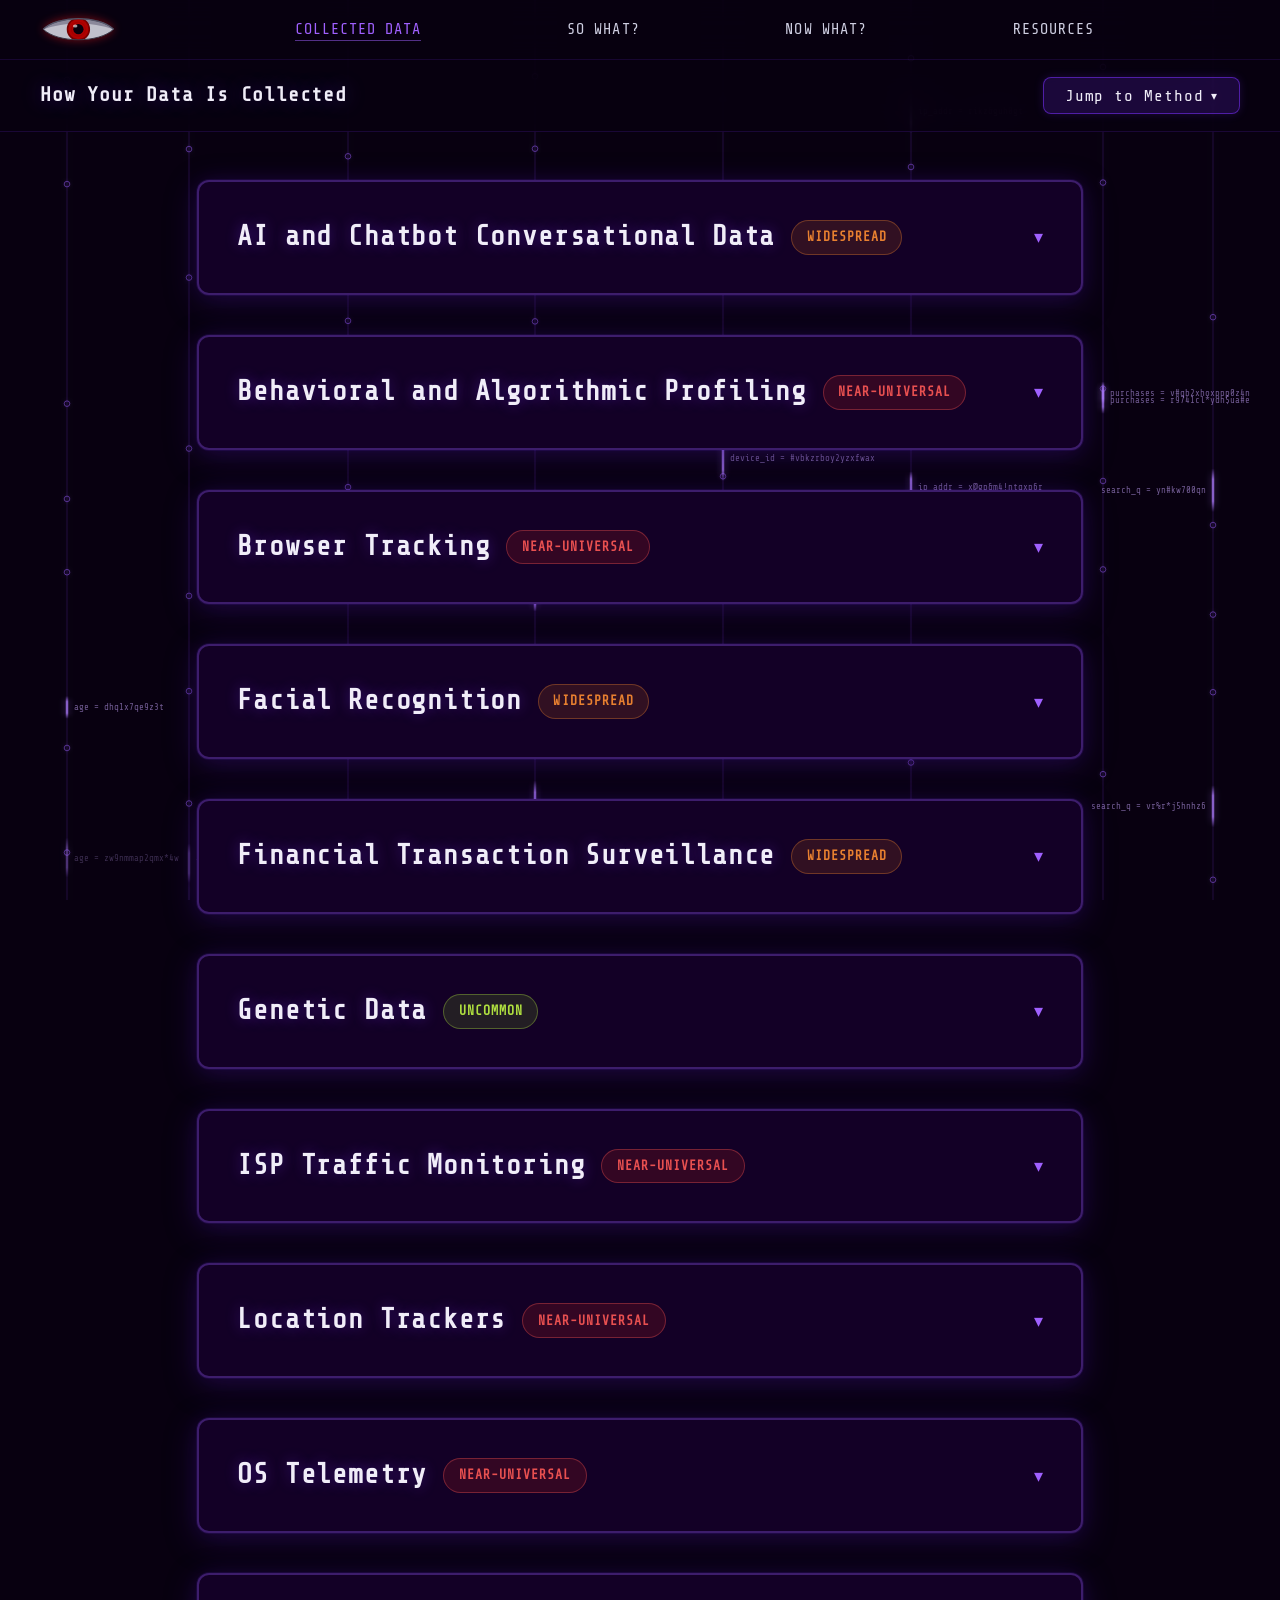
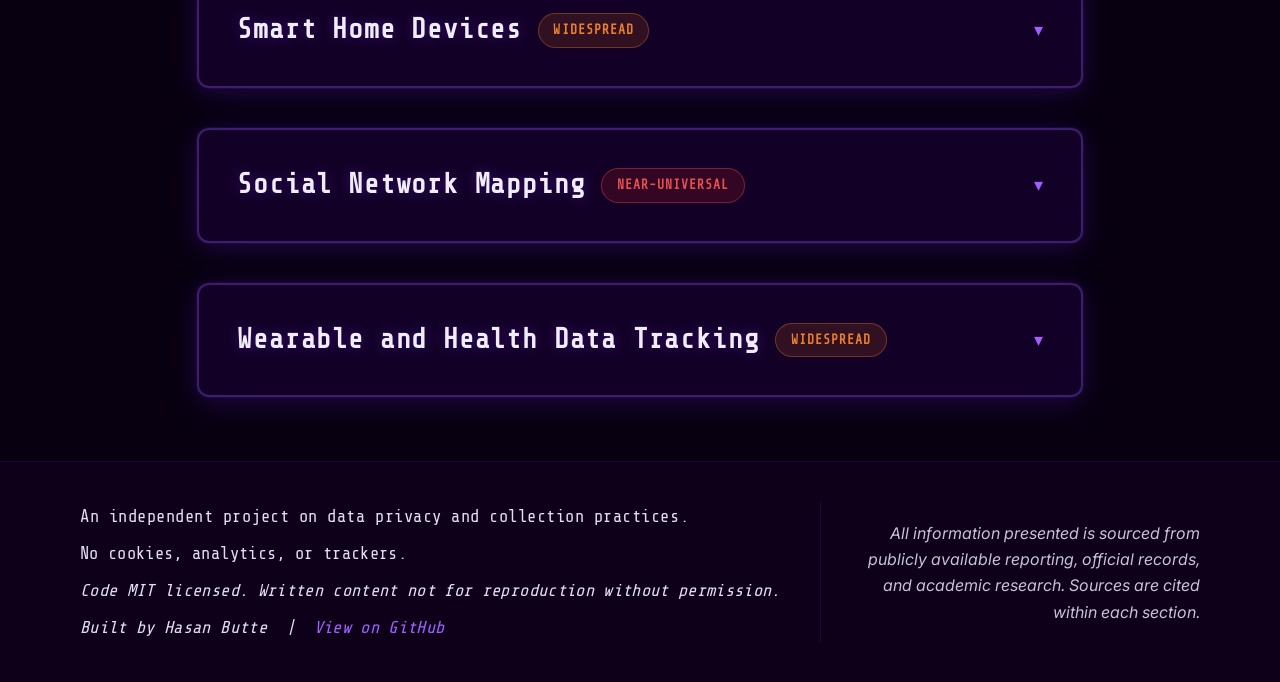
==== commit a91cd432: "Add mobile hamburger nav and dedupe shared nav CSS The nav's links were previously hidden entirely b" ====
--- a/pages/collected.html
+++ b/pages/collected.html
@@ -8,6 +8,7 @@
         <link rel="preconnect" href="https://fonts.gstatic.com" crossorigin />
         <link href="https://fonts.googleapis.com/css2?family=Share+Tech+Mono&family=Inter:ital,wght@0,300;0,400;0,600;1,300&display=swap" rel="stylesheet" />
         <link rel="stylesheet" href="../assets/css/collected-style.css" />
+        <link rel="stylesheet" href="../assets/css/nav.css" />
     </head>
     <body>
 
@@ -38,7 +39,12 @@
                     <path class="eye-lid-line"  d="M 5,30 C 27,8  93,8  115,30" />
                 </svg>
             </a>
-            <ul class="nav-links">
+            <button id="nav-toggle" class="nav-toggle" aria-label="Toggle navigation menu" aria-expanded="false" aria-controls="nav-links">
+                <span class="nav-toggle-bar"></span>
+                <span class="nav-toggle-bar"></span>
+                <span class="nav-toggle-bar"></span>
+            </button>
+            <ul class="nav-links" id="nav-links">
                 <li data-tooltip="What they know about you might surprise you."><a href="collected.html" class="nav-current">Collected Data</a></li>
                 <li data-tooltip="Surveillance doesn't stay digital for long."><a href="so-what.html">So What?</a></li>
                 <li data-tooltip="The gap between knowing and doing something about it."><a href="now-what.html">Now What?</a></li>
@@ -536,6 +542,7 @@
         <!-- Fixed scroll-to-top button -->
         <button id="scroll-top-btn" class="scroll-top-btn" aria-label="Back to top">&#8593;</button>
 
+        <script src="../assets/js/nav-toggle.js"></script>
         <script src="../assets/js/collected-script.js"></script>
     </body>
 </html>
--- a/assets/css/collected-style.css
+++ b/assets/css/collected-style.css
@@ -79,146 +79,6 @@
 }
 
 a { color: inherit; text-decoration: none; }
-
-/* ============================================================
-   NAVBAR — identical to home page
-   ============================================================ */
-#navbar {
-    position: fixed;
-    top: 0; left: 0; right: 0;
-    height: var(--nav-h);
-    display: flex;
-    align-items: center;
-    justify-content: space-between;
-    padding: 0 2.5rem;
-    background: rgba(8, 0, 16, 0.82);
-    backdrop-filter: blur(16px);
-    -webkit-backdrop-filter: blur(16px);
-    border-bottom: 1px solid rgba(122, 48, 255, 0.14);
-    z-index: 1000;
-}
-
-.nav-eye-link {
-    flex-shrink: 0;
-    display: flex;
-    align-items: center;
-    cursor: pointer;
-}
-
-#nav-eye-svg {
-    width: 72px;
-    height: 36px;
-    filter: drop-shadow(0 0 5px var(--red-glow));
-    transition: filter var(--ease);
-}
-#nav-eye-svg:hover {
-    filter: drop-shadow(0 0 10px var(--red-glow));
-}
-
-.nav-links {
-    display: flex;
-    list-style: none;
-    gap: 0;
-    flex: 1;
-    justify-content: space-evenly;
-    padding-left: 2rem;
-}
-
-.nav-links a {
-    font-family: var(--font-mono);
-    font-size: 1rem;
-    letter-spacing: 0.07em;
-    text-transform: uppercase;
-    color: rgba(235, 235, 255, 0.88);
-    position: relative;
-    padding-bottom: 3px;
-    transition: color var(--ease);
-}
-
-.nav-links a::after {
-    content: '';
-    position: absolute;
-    bottom: 0; left: 0;
-    width: 0; height: 1px;
-    background: var(--accent-bright);
-    transition: width 0.35s ease;
-}
-
-.nav-links a:hover              { color: var(--accent-bright); }
-.nav-links a:hover::after       { width: 100%; }
-
-.nav-links a.nav-current {
-    color: var(--accent-bright);
-}
-.nav-links a.nav-current::after {
-    width: 100%;
-    opacity: 0.5;
-}
-
-/* ── Nav link hover tooltips ── */
-.nav-links li {
-    position: relative;
-}
-
-.nav-links li::after {
-    content: attr(data-tooltip);
-    position: absolute;
-    top: calc(100% + 14px);
-    left: 50%;
-    transform: translateX(-50%) translateY(-4px);
-    width: max-content;
-    max-width: 200px;
-    padding: 0.6rem 0.85rem;
-    background: var(--bg-card);
-    border: 1px solid rgba(122, 48, 255, 0.30);
-    border-radius: 6px;
-    font-family: var(--font-body);
-    font-size: 0.92rem;
-    font-style: italic;
-    line-height: 1.5;
-    color: rgba(240, 238, 250, 0.96);
-    text-align: center;
-    text-transform: none;
-    letter-spacing: normal;
-    box-shadow: 0 10px 28px rgba(0, 0, 0, 0.45), 0 0 14px var(--accent-dim);
-    opacity: 0;
-    pointer-events: none;
-    transition: opacity 0.25s ease, transform 0.25s ease;
-    z-index: 1001;
-}
-
-.nav-links li:hover::after {
-    opacity: 1;
-    transform: translateX(-50%) translateY(0);
-}
-
-.nav-links li:first-child::after {
-    left: 0;
-    transform: translateX(0) translateY(-4px);
-}
-.nav-links li:first-child:hover::after {
-    transform: translateX(0) translateY(0);
-}
-
-.nav-links li.nav-tip-right::after {
-    left: auto;
-    right: 0;
-    transform: translateX(0) translateY(-4px);
-}
-.nav-links li.nav-tip-right:hover::after {
-    transform: translateX(0) translateY(0);
-}
-
-/* ── Shared eye SVG styles ── */
-.eye-sclera    { fill: #c0c0cc; }
-.eye-lid-shade { fill: #484460; opacity: 0.45; }
-.eye-iris      { fill: #b00000; }
-.eye-iris-ring { fill: none; stroke: #780000; stroke-width: 2.5; }
-.eye-iris-mid  { fill: none; stroke: #860000; stroke-width: 1; opacity: 0.6; }
-.eye-pupil     { fill: #0a000c; }
-.eye-gleam     { fill: white; opacity: 0.62; }
-.eye-outline   { fill: none; stroke: #383848; stroke-width: 1.5; }
-.eye-lid-line  { fill: none; stroke: #545468; stroke-width: 2; }
 
 /* ============================================================
    WIRE CANVAS — fixed, full viewport, behind everything
@@ -368,6 +228,7 @@
    METHOD CARDS
    ============================================================ */
 .method-card {
+    cursor: pointer;
     background: var(--bg-card);
     border: 2px solid rgba(150, 90, 255, 0.32);
     border-radius: 12px;
@@ -489,6 +350,7 @@
 
 /* ── Collapsible card body (whole card expands/collapses) ── */
 .card-body {
+    cursor: auto;
     max-height: 0;
     overflow: hidden;
     transition: max-height 0.4s ease;
@@ -545,24 +407,6 @@
 .card-section em {
     color: rgba(210, 205, 240, 0.78);
     font-style: italic;
-}
-
-.accent-text {
-    color: var(--accent-bright);
-}
-
-/* ── Image placeholder ── */
-.img-placeholder {
-    border: 1px dashed rgba(122, 48, 255, 0.38);
-    border-radius: 7px;
-    padding: 2.8rem 1rem;
-    text-align: center;
-    color: var(--text-dim);
-    font-family: var(--font-mono);
-    font-size: 0.8rem;
-    letter-spacing: 0.08em;
-    margin: 0.4rem 0;
-    background: rgba(122, 48, 255, 0.04);
 }
 
 /* ── Sources list ── */
--- a/assets/css/nav.css
+++ b/assets/css/nav.css
@@ -0,0 +1,202 @@
+/* ============================================================
+   SHARED NAVBAR — used by every page (index + pages/*)
+   Keep this file identical across the site; it's the single
+   source of truth for nav layout, the mobile hamburger menu,
+   and the shared eye-SVG part styles.
+   ============================================================ */
+#navbar {
+    position: fixed;
+    top: 0; left: 0; right: 0;
+    height: var(--nav-h);
+    display: flex;
+    align-items: center;
+    justify-content: space-between;
+    padding: 0 2.5rem;
+    background: rgba(8, 0, 16, 0.82);
+    backdrop-filter: blur(16px);
+    -webkit-backdrop-filter: blur(16px);
+    border-bottom: 1px solid rgba(122, 48, 255, 0.14);
+    z-index: 1000;
+}
+
+.nav-eye-link {
+    flex-shrink: 0;
+    display: flex;
+    align-items: center;
+    cursor: pointer;
+}
+
+#nav-eye-svg {
+    width: clamp(72px, 6vw, 132px);
+    height: auto;
+    filter: drop-shadow(0 0 5px var(--red-glow));
+    transition: filter var(--ease);
+}
+#nav-eye-svg:hover {
+    filter: drop-shadow(0 0 10px var(--red-glow));
+}
+
+.nav-links {
+    display: flex;
+    list-style: none;
+    gap: 0;
+    flex: 1;
+    justify-content: space-evenly;
+    padding-left: 2rem;
+}
+
+.nav-links a {
+    font-family: var(--font-mono);
+    font-size: clamp(0.95rem, 1.15vw, 1.4rem);
+    letter-spacing: 0.07em;
+    text-transform: uppercase;
+    color: rgba(235, 235, 255, 0.88);
+    position: relative;
+    padding-bottom: 3px;
+    transition: color var(--ease);
+}
+
+.nav-links a::after {
+    content: '';
+    position: absolute;
+    bottom: 0; left: 0;
+    width: 0; height: 1px;
+    background: var(--accent-bright);
+    transition: width 0.35s ease;
+}
+
+.nav-links a:hover              { color: var(--accent-bright); }
+.nav-links a:hover::after       { width: 100%; }
+.nav-links a.nav-current        { color: var(--accent-bright); }
+.nav-links a.nav-current::after { width: 100%; opacity: 0.5; }
+
+/* ── Nav link hover tooltips ── */
+.nav-links li {
+    position: relative;
+}
+
+.nav-links li::after {
+    content: attr(data-tooltip);
+    position: absolute;
+    top: calc(100% + 14px);
+    left: 50%;
+    transform: translateX(-50%) translateY(-4px);
+    width: max-content;
+    max-width: 200px;
+    padding: 0.6rem 0.85rem;
+    background: var(--bg-card);
+    border: 1px solid rgba(122, 48, 255, 0.30);
+    border-radius: 6px;
+    font-family: var(--font-body);
+    font-size: 0.92rem;
+    font-style: italic;
+    line-height: 1.5;
+    color: rgba(240, 238, 250, 0.96);
+    text-align: center;
+    text-transform: none;
+    letter-spacing: normal;
+    box-shadow: 0 10px 28px rgba(0, 0, 0, 0.45), 0 0 14px var(--accent-dim);
+    opacity: 0;
+    pointer-events: none;
+    transition: opacity 0.25s ease, transform 0.25s ease;
+    z-index: 1001;
+}
+
+.nav-links li:hover::after {
+    opacity: 1;
+    transform: translateX(-50%) translateY(0);
+}
+
+.nav-links li:first-child::after {
+    left: 0;
+    transform: translateX(0) translateY(-4px);
+}
+.nav-links li:first-child:hover::after {
+    transform: translateX(0) translateY(0);
+}
+
+.nav-links li.nav-tip-right::after {
+    left: auto;
+    right: 0;
+    transform: translateX(0) translateY(-4px);
+}
+.nav-links li.nav-tip-right:hover::after {
+    transform: translateX(0) translateY(0);
+}
+
+/* ── Mobile hamburger toggle button (hidden on desktop) ── */
+.nav-toggle {
+    display: none;
+    flex-direction: column;
+    justify-content: space-between;
+    width: 26px;
+    height: 18px;
+    padding: 0;
+    background: none;
+    border: none;
+    cursor: pointer;
+    z-index: 1002;
+}
+
+.nav-toggle-bar {
+    display: block;
+    width: 100%;
+    height: 2px;
+    background: rgba(235, 235, 255, 0.88);
+    transition: transform 0.25s ease, opacity 0.25s ease;
+}
+
+#navbar.nav-open .nav-toggle-bar:nth-child(1) { transform: translateY(8px) rotate(45deg); }
+#navbar.nav-open .nav-toggle-bar:nth-child(2) { opacity: 0; }
+#navbar.nav-open .nav-toggle-bar:nth-child(3) { transform: translateY(-8px) rotate(-45deg); }
+
+/* ── Shared eye SVG part styles (nav eye + homepage hero eye) ── */
+.eye-sclera    { fill: #c0c0cc; }
+.eye-lid-shade { fill: #484460; opacity: 0.45; }
+.eye-iris      { fill: #b00000; }
+.eye-iris-ring { fill: none; stroke: #780000; stroke-width: 2.5; }
+.eye-iris-mid  { fill: none; stroke: #860000; stroke-width: 1; opacity: 0.6; }
+.eye-pupil     { fill: #0a000c; }
+.eye-gleam     { fill: white; opacity: 0.62; }
+.eye-outline   { fill: none; stroke: #383848; stroke-width: 1.5; }
+.eye-lid-line  { fill: none; stroke: #545468; stroke-width: 2; }
+
+/* ============================================================
+   RESPONSIVE — collapse to a hamburger + dropdown menu
+   ============================================================ */
+@media (max-width: 760px) {
+    #navbar { padding: 0 1.2rem; }
+
+    .nav-toggle { display: flex; }
+
+    .nav-links {
+        position: fixed;
+        top: var(--nav-h);
+        left: 0; right: 0;
+        flex-direction: column;
+        justify-content: flex-start;
+        gap: 0;
+        padding-left: 0;
+        max-height: 0;
+        overflow: hidden;
+        background: rgba(8, 0, 16, 0.96);
+        backdrop-filter: blur(16px);
+        -webkit-backdrop-filter: blur(16px);
+        border-bottom: 1px solid rgba(122, 48, 255, 0.14);
+        transition: max-height 0.35s ease;
+    }
+
+    #navbar.nav-open .nav-links {
+        max-height: 70vh;
+    }
+
+    .nav-links a {
+        display: block;
+        padding: 1rem 1.5rem;
+        font-size: 1rem;
+        border-top: 1px solid rgba(122, 48, 255, 0.10);
+    }
+
+    /* Hover tooltips don't work on touch; suppress them in the dropdown */
+    .nav-links li::after { display: none; }
+}
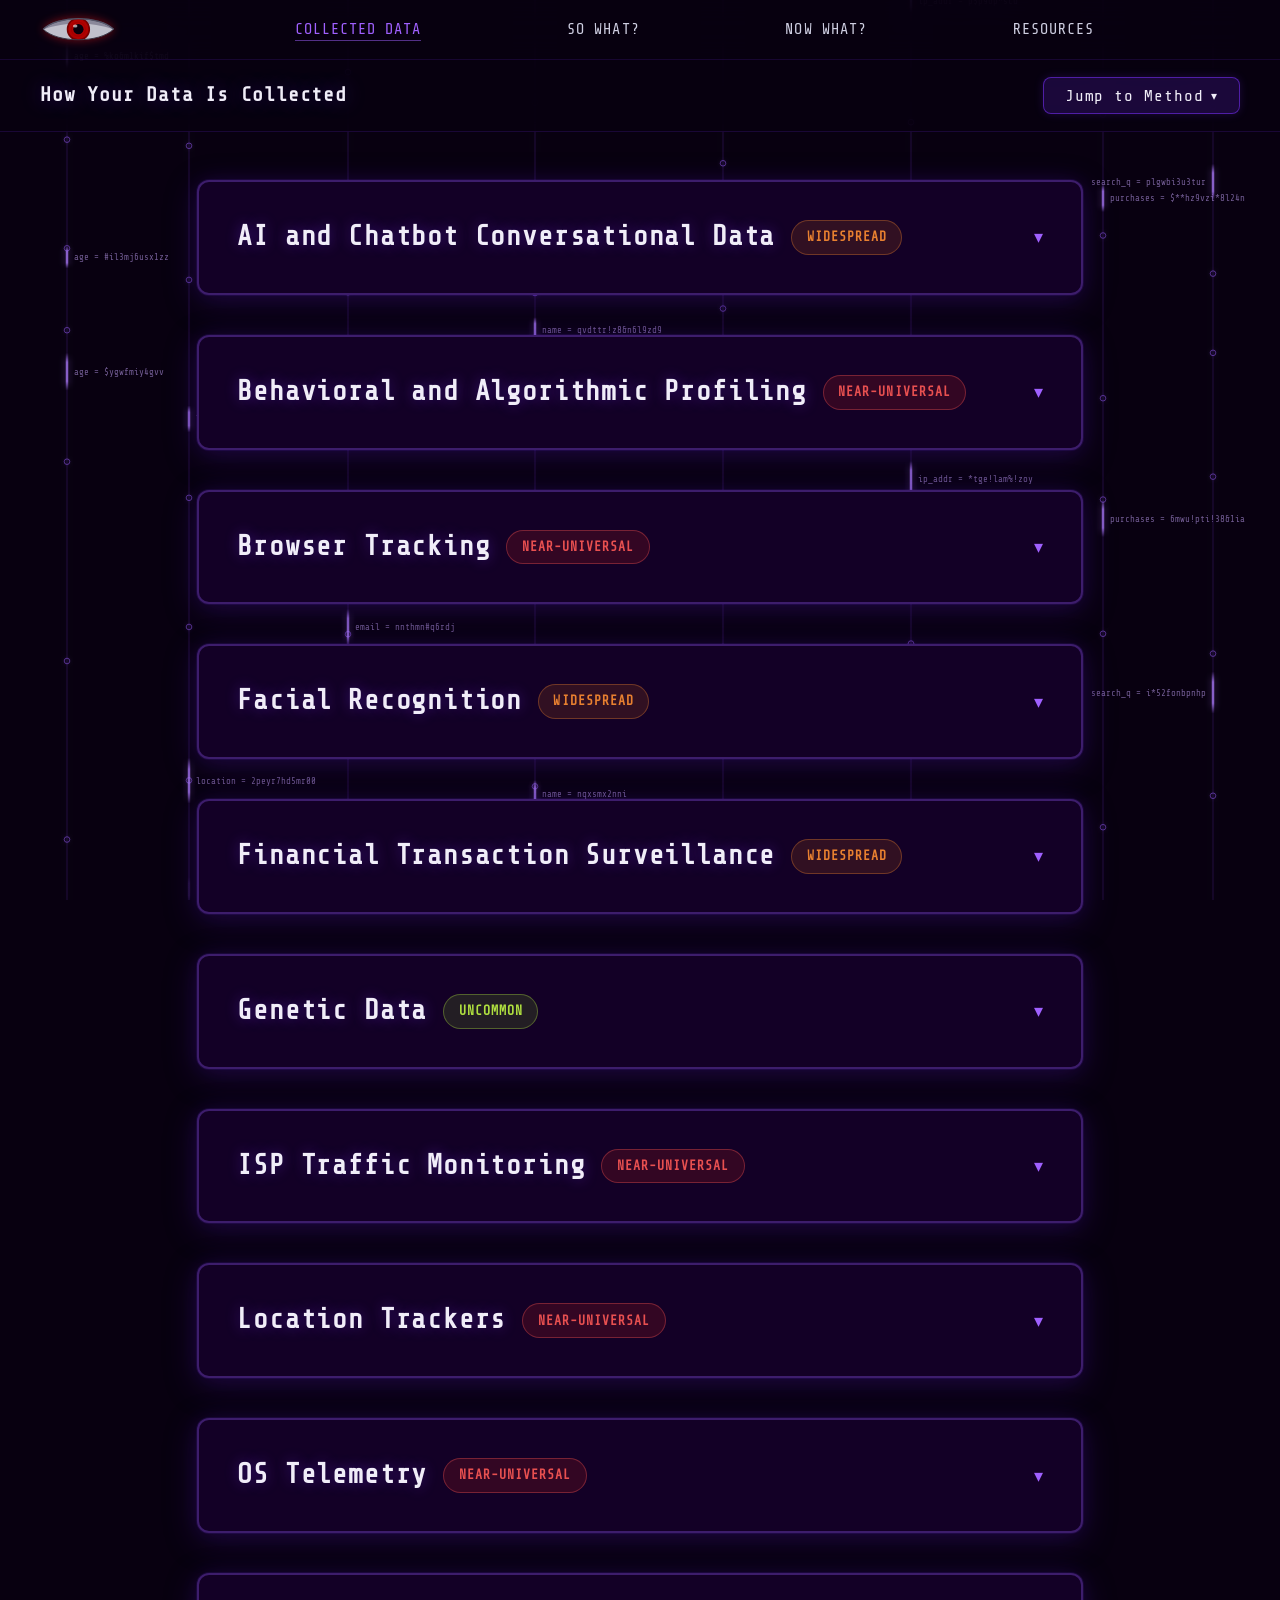
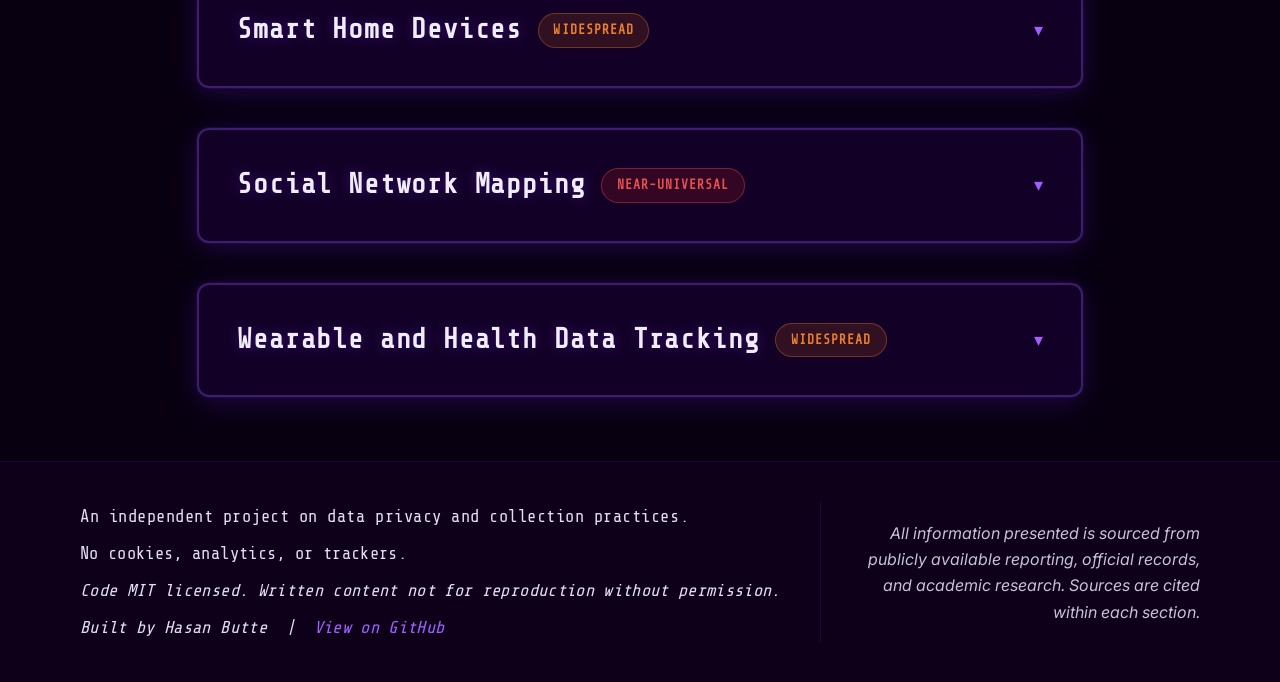
==== commit ad2319d0: "Fix cramped mobile text and scroll-btn/footer overlap Also dedupe scroll-top-btn CSS/JS into shared " ====
--- a/pages/collected.html
+++ b/pages/collected.html
@@ -9,6 +9,7 @@
         <link href="https://fonts.googleapis.com/css2?family=Share+Tech+Mono&family=Inter:ital,wght@0,300;0,400;0,600;1,300&display=swap" rel="stylesheet" />
         <link rel="stylesheet" href="../assets/css/collected-style.css" />
         <link rel="stylesheet" href="../assets/css/nav.css" />
+        <link rel="stylesheet" href="../assets/css/scroll-top.css" />
     </head>
     <body>
 
@@ -543,6 +544,7 @@
         <button id="scroll-top-btn" class="scroll-top-btn" aria-label="Back to top">&#8593;</button>
 
         <script src="../assets/js/nav-toggle.js"></script>
+        <script src="../assets/js/scroll-top.js"></script>
         <script src="../assets/js/collected-script.js"></script>
     </body>
 </html>
--- a/assets/css/collected-style.css
+++ b/assets/css/collected-style.css
@@ -533,43 +533,6 @@
     color: #ffffff;
     text-decoration: underline;
 }
-
-/* ============================================================
-   FIXED SCROLL-TO-TOP BUTTON
-   ============================================================ */
-.scroll-top-btn {
-    position: fixed;
-    bottom: 2rem;
-    right: 2rem;
-    z-index: 90;
-    width: 56px;
-    height: 56px;
-    background: rgba(122, 48, 255, 0.32);
-    border: 1.5px solid rgba(160, 96, 255, 0.70);
-    border-radius: 12px;
-    color: #ffffff;
-    font-size: 1.4rem;
-    cursor: pointer;
-    display: flex;
-    align-items: center;
-    justify-content: center;
-    box-shadow: 0 0 16px rgba(122, 48, 255, 0.45), 0 0 32px rgba(122, 48, 255, 0.20);
-    opacity: 0;
-    pointer-events: none;
-    transition: opacity var(--ease), background var(--ease), transform var(--ease), box-shadow var(--ease);
-}
-
-.scroll-top-btn.visible {
-    opacity: 1;
-    pointer-events: all;
-}
-
-.scroll-top-btn:hover {
-    background: rgba(122, 48, 255, 0.52);
-    box-shadow: 0 0 22px rgba(122, 48, 255, 0.65), 0 0 50px rgba(122, 48, 255, 0.30);
-    transform: translateY(-3px);
-}
-
 /* ============================================================
    KEYFRAME ANIMATIONS
    ============================================================ */
@@ -604,8 +567,4 @@
         align-items: flex-start;
         gap: 0.5rem;
     }
-    .scroll-top-btn {
-        bottom: 1.2rem;
-        right: 1.2rem;
-    }
-}
+}
--- a/assets/css/scroll-top.css
+++ b/assets/css/scroll-top.css
@@ -0,0 +1,35 @@
+/* ============================================================
+   SHARED SCROLL-TO-TOP BUTTON — used by every page
+   ============================================================ */
+.scroll-top-btn {
+    position: fixed;
+    bottom: 2rem; right: 2rem;
+    z-index: 90;
+    width: 56px; height: 56px;
+    background: rgba(122, 48, 255, 0.32);
+    border: 1.5px solid rgba(160, 96, 255, 0.70);
+    border-radius: 12px;
+    color: #ffffff;
+    font-size: 1.4rem;
+    cursor: pointer;
+    display: flex;
+    align-items: center;
+    justify-content: center;
+    box-shadow: 0 0 16px rgba(122, 48, 255, 0.45), 0 0 32px rgba(122, 48, 255, 0.20);
+    opacity: 0;
+    pointer-events: none;
+    transition: opacity var(--ease), background var(--ease), transform var(--ease), box-shadow var(--ease);
+}
+.scroll-top-btn.visible { opacity: 1; pointer-events: all; }
+.scroll-top-btn:hover {
+    background: rgba(122, 48, 255, 0.52);
+    box-shadow: 0 0 22px rgba(122, 48, 255, 0.65), 0 0 50px rgba(122, 48, 255, 0.30);
+    transform: translateY(-3px);
+}
+
+@media (max-width: 600px) {
+    .scroll-top-btn {
+        bottom: 1.2rem;
+        right: 1.2rem;
+    }
+}
